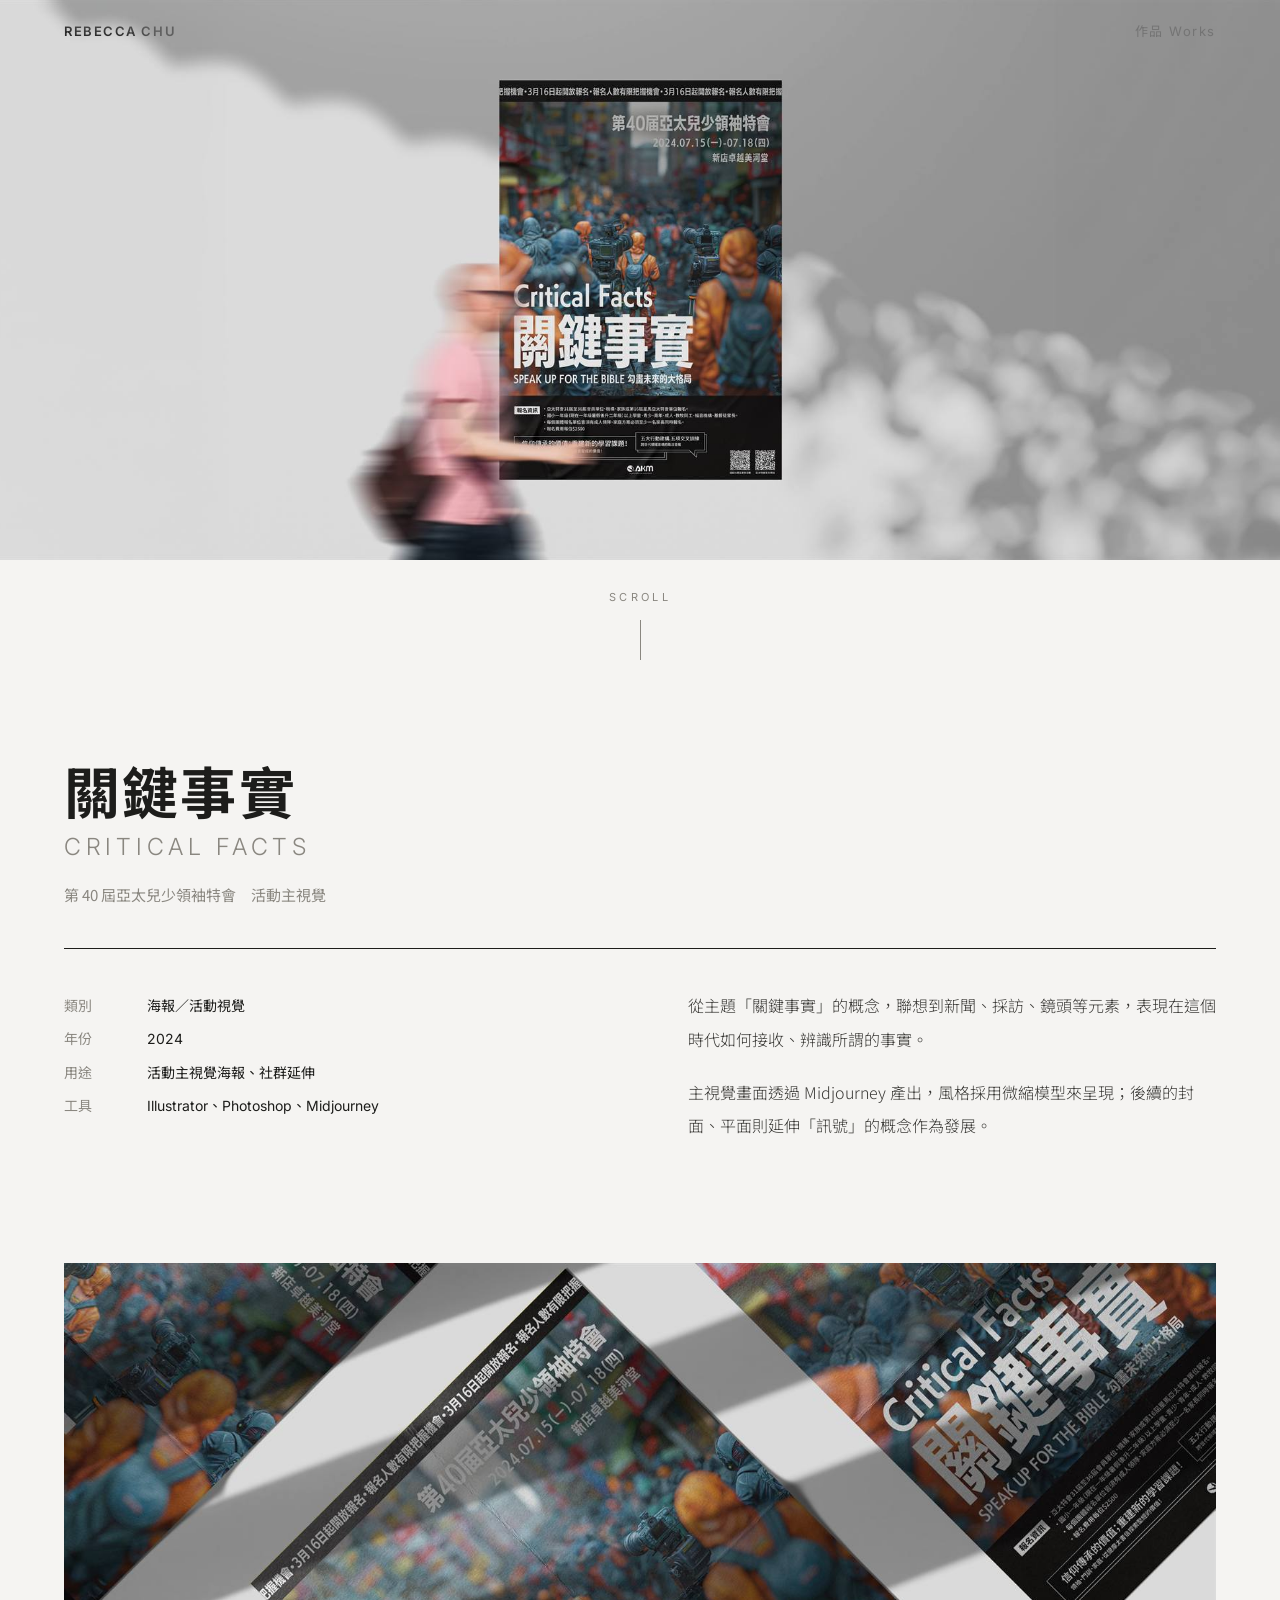
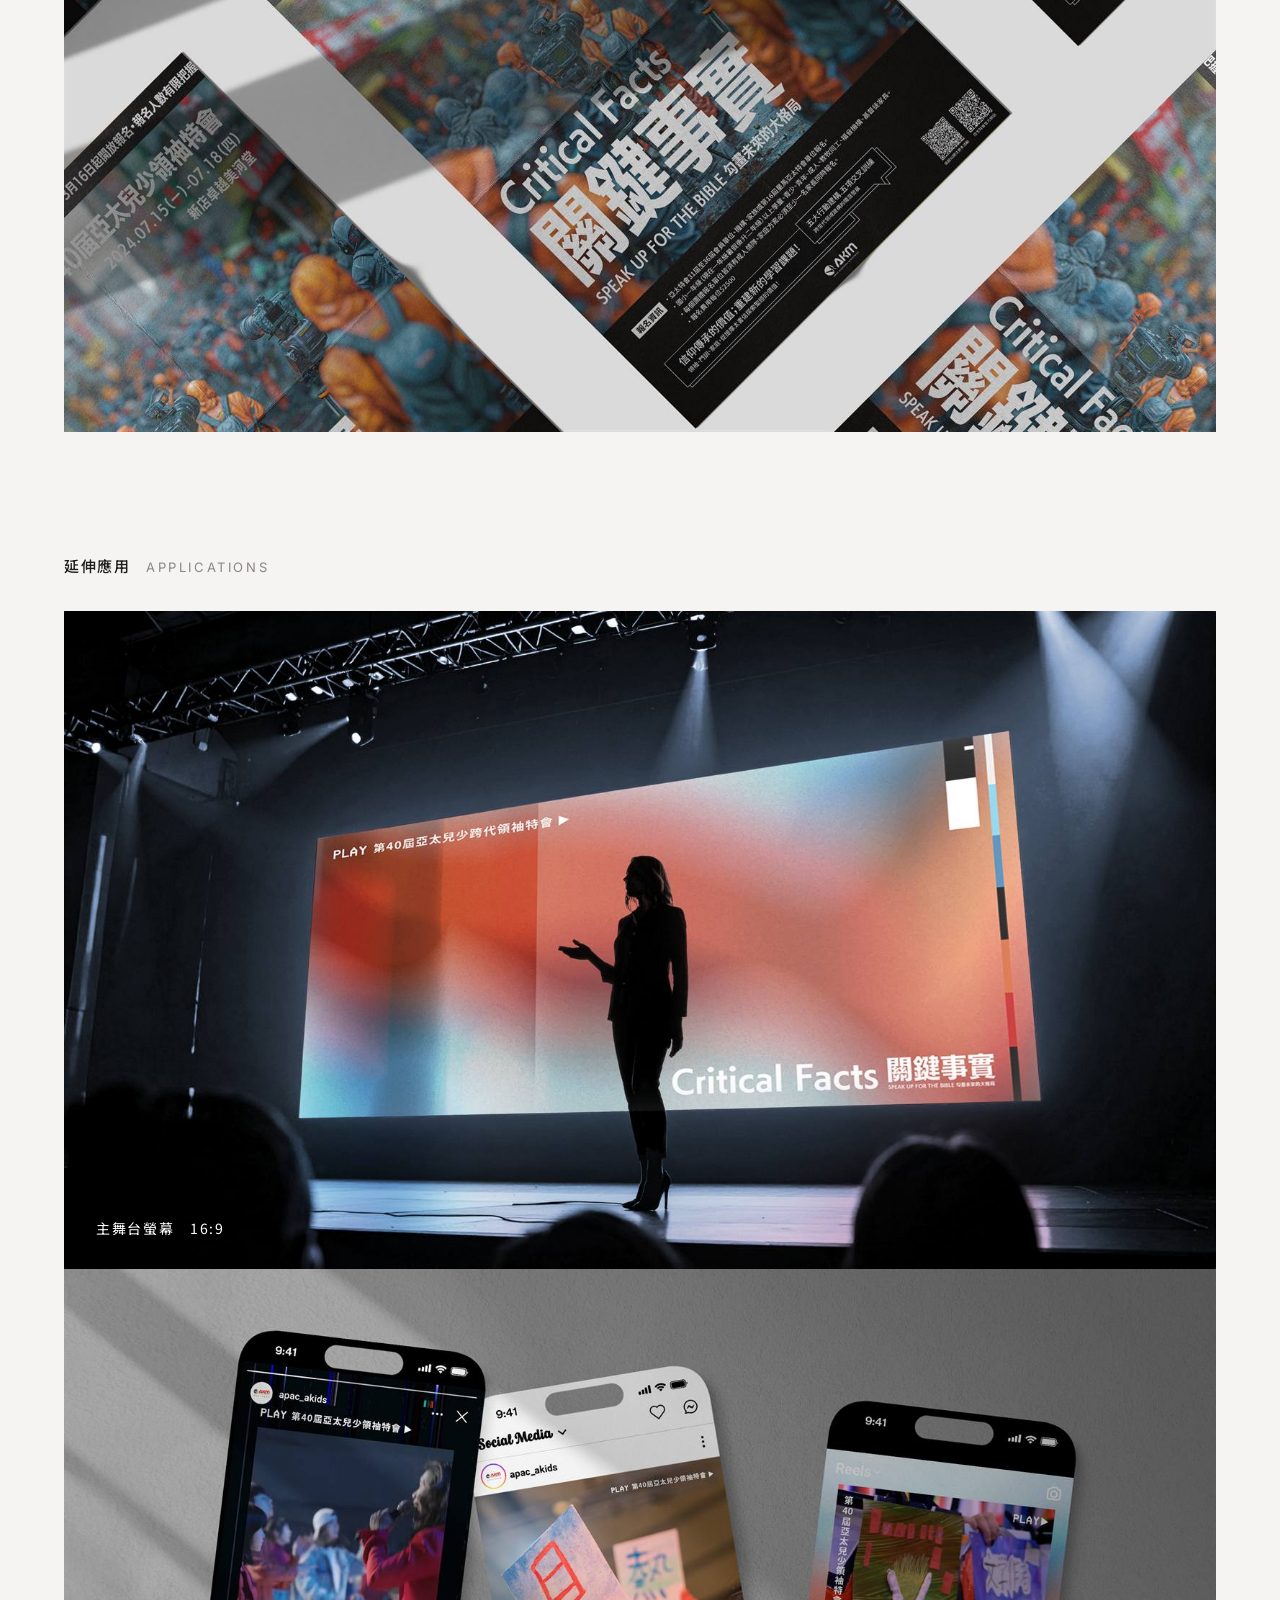
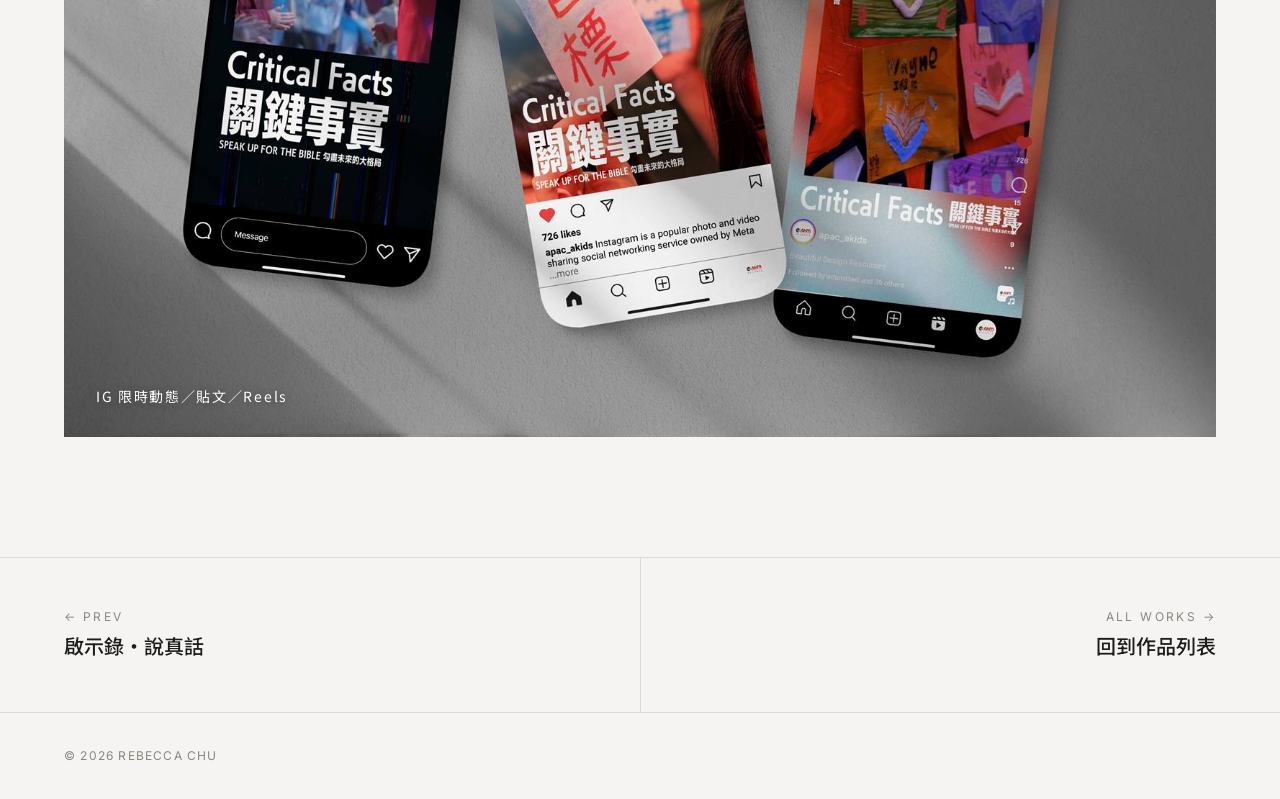
==== critical-facts.html @ 51635781 "Fade images in only after fully loaded, over the blur preview Co-Authored-By: Claude Opus 5.5 <norep" ====
<!DOCTYPE html>
<html lang="zh-Hant">
<head>
<meta charset="UTF-8">
<meta name="viewport" content="width=device-width, initial-scale=1">
<title>關鍵事實 Critical Facts｜REBECCA CHU</title>
<link rel="preconnect" href="https://fonts.googleapis.com">
<link rel="preconnect" href="https://fonts.gstatic.com" crossorigin>
<link href="https://fonts.googleapis.com/css2?family=Noto+Sans+TC:wght@300;400;500;700&family=Inter:wght@300;400;600&display=swap" rel="stylesheet">
<link rel="stylesheet" href="css/project.css">
</head>
<body style="--hero-pos: 48% center">

<header>
  <a class="logo" href="./">REBECCA CHU</a>
  <nav><a href="./#works">作品<span class="en"> Works</span></a></nav>
</header>

<!-- 刊頭：Mockup 圖 -->
<div class="hero">
  <img src="works/critical-facts/hero.jpg" srcset="works/critical-facts/hero-sm.jpg 1000w, works/critical-facts/hero.jpg 2000w" sizes="100vw" width="2000" height="848" fetchpriority="high" alt="關鍵事實海報 Mockup" style="background-image:url([data-uri])">
</div>
<div class="scroll-hint">SCROLL</div>

<!-- 文字介紹 -->
<section class="intro">
  <div class="intro-grid">
    <div class="titles reveal">
      <h1>關鍵事實<span class="en">Critical Facts</span></h1>
      <p class="subtitle">第 40 屆亞太兒少領袖特會　活動主視覺</p>
    </div>
    <div class="side reveal">
      <ul class="meta">
        <li><span>類別</span><span>海報／活動視覺</span></li>
        <li><span>年份</span><span>2024</span></li>
        <li><span>用途</span><span>活動主視覺海報、社群延伸</span></li>
        <li><span>工具</span><span>Illustrator、Photoshop、Midjourney</span></li>
      </ul>
      <div class="desc">
        <p>從主題「關鍵事實」的概念，聯想到新聞、採訪、鏡頭等元素，表現在這個時代如何接收、辨識所謂的事實。</p>
        <p>主視覺畫面透過 Midjourney 產出，風格採用微縮模型來呈現；後續的封面、平面則延伸「訊號」的概念作為發展。</p>
      </div>
    </div>
  </div>
</section>

<!-- 作品細節：不放標題與圖說，讓圖片直接接在文字介紹後面 -->
<section class="block">
  <figure>
    <img src="works/critical-facts/detail-mockup.jpg" srcset="works/critical-facts/detail-mockup-sm.jpg 900w, works/critical-facts/detail-mockup.jpg 1600w" sizes="(max-width: 1280px) 90vw, 1136px" width="1600" height="1068" decoding="async" alt="關鍵事實海報細節示意" loading="lazy" style="background-image:url([data-uri])">
  </figure>
</section>

<!-- 舊版作品細節（平面原圖＋局部裁切）：暫時隱藏，需要時刪掉這行和區塊結尾的註解符號即可
<section class="block">
  <div class="block-title reveal"><b>作品細節</b><span>DETAILS</span></div>
  <div class="details">
    <figure>
      <div class="paper"><img src="works/critical-facts/poster.jpg" alt="關鍵事實海報平面原圖" loading="lazy"></div>
      <figcaption>海報完稿</figcaption>
    </figure>
    <div class="stack">
      <figure>
        <div class="crop"><img src="works/critical-facts/detail-title.jpg" alt="標題字局部" loading="lazy"></div>
        <figcaption>標題字　中英文標題層次</figcaption>
      </figure>
      <figure>
        <div class="crop"><img src="works/critical-facts/detail-camera.jpg" alt="微縮模型風格局部" loading="lazy"></div>
        <figcaption>微縮模型風格　以 Midjourney 生成的採訪鏡頭場景</figcaption>
      </figure>
    </div>
  </div>
  <figure class="wide-crop reveal">
    <div class="crop"><img src="works/critical-facts/detail-info.jpg" alt="報名資訊區排版" loading="lazy"></div>
    <figcaption>資訊區排版　報名資訊與活動標語</figcaption>
  </figure>
</section>
作品細節區塊結尾 -->

<!-- 延伸應用 -->
<section class="block">
  <div class="block-title reveal"><b>延伸應用</b><span>APPLICATIONS</span></div>
  <figure class="overlay">
    <img src="works/critical-facts/ext-stage.jpg" srcset="works/critical-facts/ext-stage-sm.jpg 900w, works/critical-facts/ext-stage.jpg 1600w" sizes="(max-width: 1280px) 90vw, 1136px" width="1600" height="914" decoding="async" alt="活動現場主舞台螢幕示意" loading="lazy" style="background-image:url([data-uri])">
    <figcaption>主舞台螢幕　16:9</figcaption>
  </figure>
  <!-- 平面 16:9 底圖：目前改用舞台 Mockup 呈現，需要時可恢復
  <div class="screens">
    <figure><img src="works/critical-facts/ext-a-wide.jpg" alt="活動延伸底圖 A 16:9" loading="lazy"><figcaption>活動延伸底圖 A　16:9</figcaption></figure>
    <figure><img src="works/critical-facts/ext-b-wide.jpg" alt="活動延伸底圖 B 16:9" loading="lazy"><figcaption>活動延伸底圖 B　16:9</figcaption></figure>
  </div>
  -->
  <figure class="overlay">
    <img src="works/critical-facts/ext-phones.jpg" srcset="works/critical-facts/ext-phones-sm.jpg 900w, works/critical-facts/ext-phones.jpg 1600w" sizes="(max-width: 1280px) 90vw, 1136px" width="1600" height="1067" decoding="async" alt="IG 限時動態、貼文與 Reels 延伸示意" loading="lazy" style="background-image:url([data-uri])">
    <figcaption>IG 限時動態／貼文／Reels</figcaption>
  </figure>
</section>

<!-- 上一件／下一件 -->
<nav class="pager">
  <a href="speak-truth.html"><small>← PREV</small><strong>啟示錄・說真話</strong></a>
  <a href="./#works"><small>ALL WORKS →</small><strong>回到作品列表</strong></a>
</nav>
<footer>© 2026 REBECCA CHU</footer>

<script src="js/blur-up.js"></script>
<script src="js/project.js"></script>
</body>
</html>
---- css/project.css ----
/* 作品內頁共用樣式：所有作品頁都連結這個檔案 */
:root {
  --bg: #f5f4f2;
  --ink: #1d1d1b;
  --muted: #8a8780;
  --line: #dcdad5;
  --gutter: clamp(16px, 5vw, 72px);
}
* { box-sizing: border-box; margin: 0; padding: 0; }
body {
  background: var(--bg);
  color: var(--ink);
  font-family: "Inter", "Noto Sans TC", sans-serif;
  font-weight: 400;
  line-height: 1.8;
  -webkit-font-smoothing: antialiased;
}
a { color: inherit; text-decoration: none; }
img { display: block; width: 100%; height: auto; }
/* 模糊預覽：圖片下載完成前，先顯示內嵌的小圖（放大後自然模糊） */
img[style*="background-image"] { background-size: cover; background-position: center; background-repeat: no-repeat; }

/* ---------- 頂部導覽列：在刊頭上是反白，捲過刊頭後變實心 ---------- */
header {
  position: fixed; inset: 0 0 auto 0; z-index: 10;
  display: flex; justify-content: space-between; align-items: center;
  padding: 20px var(--gutter);
  font-size: 13px; letter-spacing: .12em;
  mix-blend-mode: difference; color: #fff;
  transition: background .3s, color .3s;
}
header.solid {
  mix-blend-mode: normal; color: var(--ink);
  background: rgba(245,244,242,.88); backdrop-filter: blur(10px);
  border-bottom: 1px solid var(--line);
}
header .logo { font-weight: 600; }
header nav { display: flex; gap: 32px; }
header nav a { opacity: .85; transition: opacity .2s; }
header nav a:hover { opacity: 1; }

/* ---------- 刊頭 Mockup：統一 1600×700 的比例，各頁可用 --hero-pos 微調裁切位置 ---------- */
.hero { width: 100%; overflow: hidden; background: #cfcfcf; }
.hero img {
  aspect-ratio: 1600 / 700; max-height: 88vh; object-fit: cover; object-position: var(--hero-pos, center);
}
.hero img[style*="background-image"] { background-position: var(--hero-pos, center); }
.scroll-hint {
  text-align: center; font-size: 11px; letter-spacing: .3em; color: var(--muted);
  padding-top: 28px;
}
.scroll-hint::after {
  content: ""; display: block; width: 1px; height: 40px; margin: 12px auto 0;
  background: var(--muted); animation: drip 2s ease-in-out infinite;
  transform-origin: top;
}
@keyframes drip { 0%{transform:scaleY(0)} 50%{transform:scaleY(1)} 100%{transform:scaleY(0);transform-origin:bottom} }

/* ---------- 文字介紹（表格樣式）：標題 → 長線 → 左資訊、右說明 ---------- */
.intro { padding: 96px var(--gutter) 120px; max-width: 1280px; margin: 0 auto; }
.intro-grid { display: grid; grid-template-columns: 1fr 1fr; gap: 0 96px; }
.titles { grid-column: 1 / -1; padding-bottom: 40px; margin-bottom: 40px; border-bottom: 1px solid var(--ink); }
.side { display: contents; }
.intro h1 { font-family: "Noto Sans TC", sans-serif; font-weight: 700; font-size: clamp(32px, 4.5vw, 56px); line-height: 1.2; letter-spacing: .04em; }
.intro .en { display: block; font-family: "Inter", sans-serif; font-weight: 300; font-size: .42em; letter-spacing: .2em; color: var(--muted); margin-top: 10px; text-transform: uppercase; }
.intro .subtitle { font-family: "Noto Sans TC"; font-size: 15px; color: var(--muted); margin-top: 20px; }
.meta { list-style: none; font-size: 14px; }
.meta li { display: flex; gap: 20px; padding: 4px 0; }
.meta span:first-child { color: var(--muted); min-width: 4.5em; font-family: "Noto Sans TC"; }
.desc { font-family: "Noto Sans TC", sans-serif; font-weight: 300; font-size: 16px; line-height: 2.1; color: #3b3a37; }
.desc p + p { margin-top: 1.2em; }

/* ---------- 圖片區塊：同一區塊內的圖片連續相接，區塊之間才留空白 ---------- */
section.block { padding: 0 var(--gutter) 120px; max-width: 1280px; margin: 0 auto; }
.block-title { display: flex; align-items: baseline; gap: 16px; font-size: 13px; letter-spacing: .2em; margin-bottom: 32px; }
.block-title b { font-family: "Noto Sans TC"; font-weight: 500; letter-spacing: .1em; font-size: 15px; }
.block-title span { color: var(--muted); }
figcaption { font-size: 13px; color: var(--muted); margin-top: 12px; font-family: "Noto Sans TC"; letter-spacing: .04em; }

/* 圖說壓在圖片左下角：深色圖用白字，淺色圖加 on-light 用深色字 */
.overlay { position: relative; }
.overlay figcaption {
  position: absolute; left: clamp(16px, 2.5vw, 32px); bottom: clamp(14px, 2.2vw, 28px); margin: 0;
  color: #fff; font-size: clamp(12px, 1.1vw, 14px); letter-spacing: .12em;
  text-shadow: 0 1px 8px rgba(0,0,0,.35);
}
.overlay.on-light figcaption { color: var(--ink); text-shadow: none; }

/* 舊版細節排法（平面原圖＋局部裁切），目前隱藏但保留備用 */
.details { display: grid; grid-template-columns: 2fr 3fr; gap: 32px; align-items: start; }
.paper { padding: 32px; background: #e9e7e3; }
.paper img { box-shadow: 0 1px 2px rgba(0,0,0,.18), 0 12px 28px -8px rgba(0,0,0,.35), 0 32px 60px -20px rgba(0,0,0,.25); }
.details .stack { display: grid; gap: 32px; }
.crop { overflow: hidden; }
.crop img { transition: transform 1.2s cubic-bezier(.2,.7,.2,1); }
.crop:hover img { transform: scale(1.06); }
.wide-crop { margin-top: 32px; }
.screens { display: grid; grid-template-columns: 1fr 1fr; gap: 32px; }

/* 滑入時淡入 */
.reveal { opacity: 0; transform: translateY(24px); transition: opacity .9s ease, transform .9s ease; }
.reveal.in { opacity: 1; transform: none; }

/* ---------- 上一件／下一件 ---------- */
.pager { display: grid; grid-template-columns: 1fr 1fr; border-top: 1px solid var(--line); }
.pager a { padding: 48px var(--gutter); transition: background .3s; }
.pager a:hover { background: #ecebe8; }
.pager a + a { text-align: right; border-left: 1px solid var(--line); }
.pager small { display: block; font-size: 12px; letter-spacing: .2em; color: var(--muted); }
.pager strong { font-family: "Noto Sans TC"; font-weight: 500; font-size: 20px; }
footer { padding: 32px var(--gutter); font-size: 12px; color: var(--muted); letter-spacing: .1em; border-top: 1px solid var(--line); }

/* 模糊預覽淡入（搭配 js/blur-up.js）：外框先顯示模糊小圖，圖片載完再淡入 */
.blur-up { background-size: cover; background-position: center; background-repeat: no-repeat; }
.hero.blur-up { background-position: var(--hero-pos, center); }
.blur-up > img { opacity: 0; transition: opacity .6s ease; }
.blur-up > img.loaded { opacity: 1; }
/* ---------- 手機版 ---------- */
@media (max-width: 760px) {
  header { padding: 16px var(--gutter); font-size: 12px; }
  header .logo { white-space: nowrap; }
  header nav { gap: 16px; }
  header nav .en { display: none; }
  .hero img { aspect-ratio: 4 / 3; }
  .intro { padding: 64px var(--gutter) 80px; }
  .intro-grid { grid-template-columns: 1fr; }
  .titles { padding-bottom: 28px; margin-bottom: 28px; }
  .meta { margin-bottom: 28px; }
  .details, .screens { grid-template-columns: 1fr; gap: 24px; }
  .paper { padding: 20px; }
  .wide-crop { margin-top: 24px; }
  section.block { padding-bottom: 80px; }
  .pager a { padding: 32px var(--gutter); }
  .pager strong { font-size: 16px; }
}
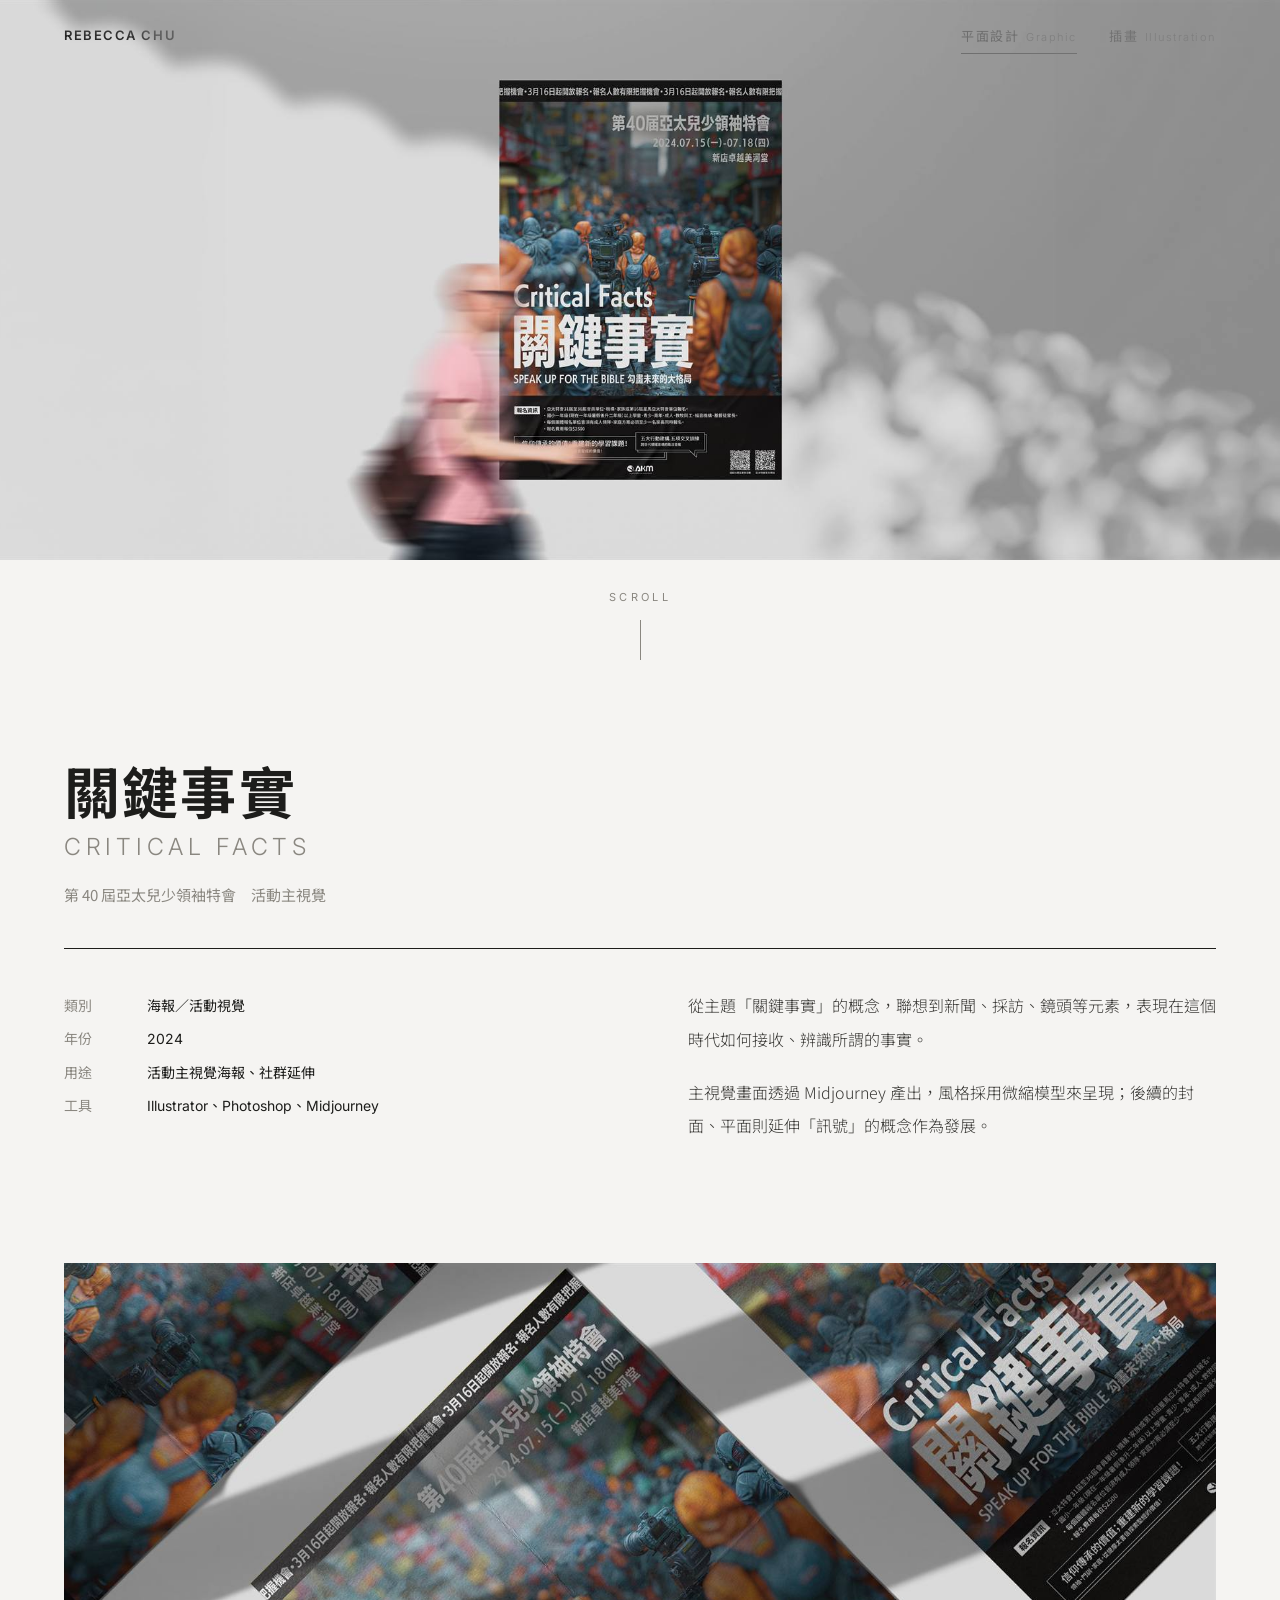
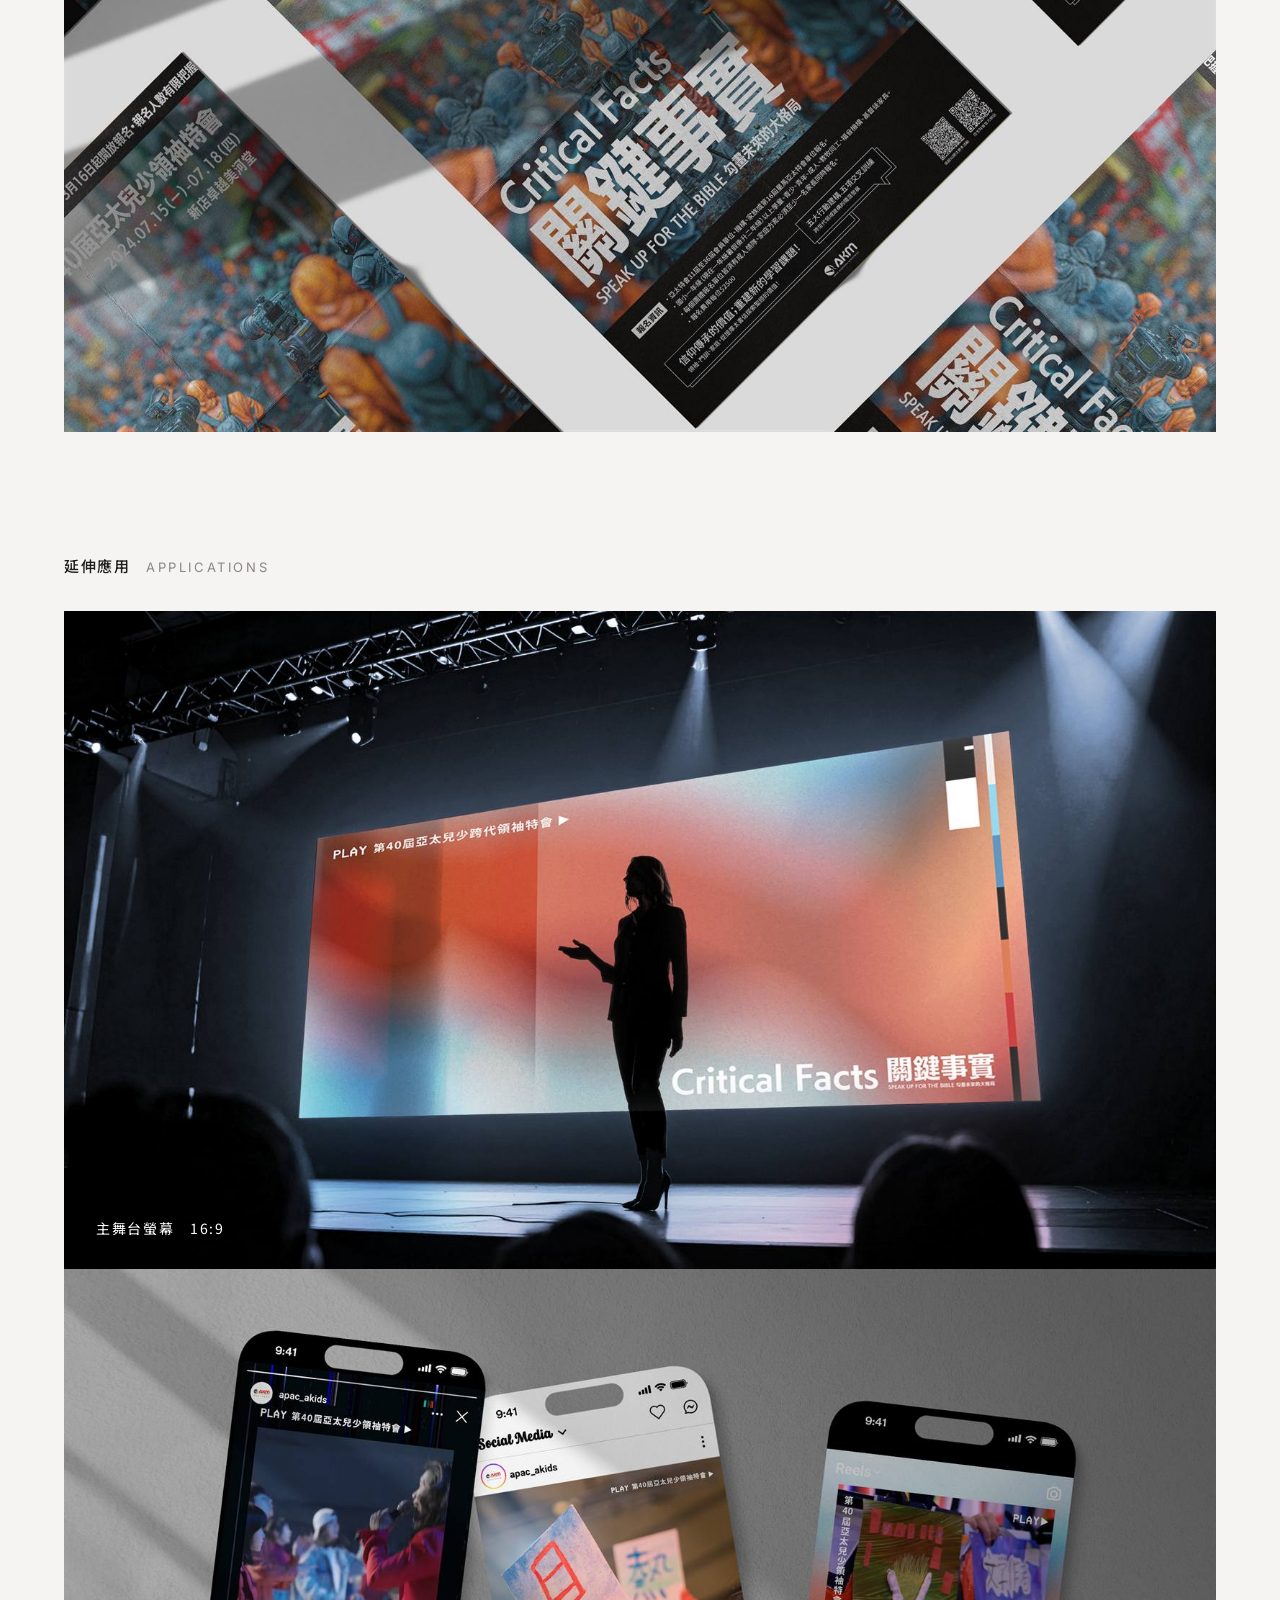
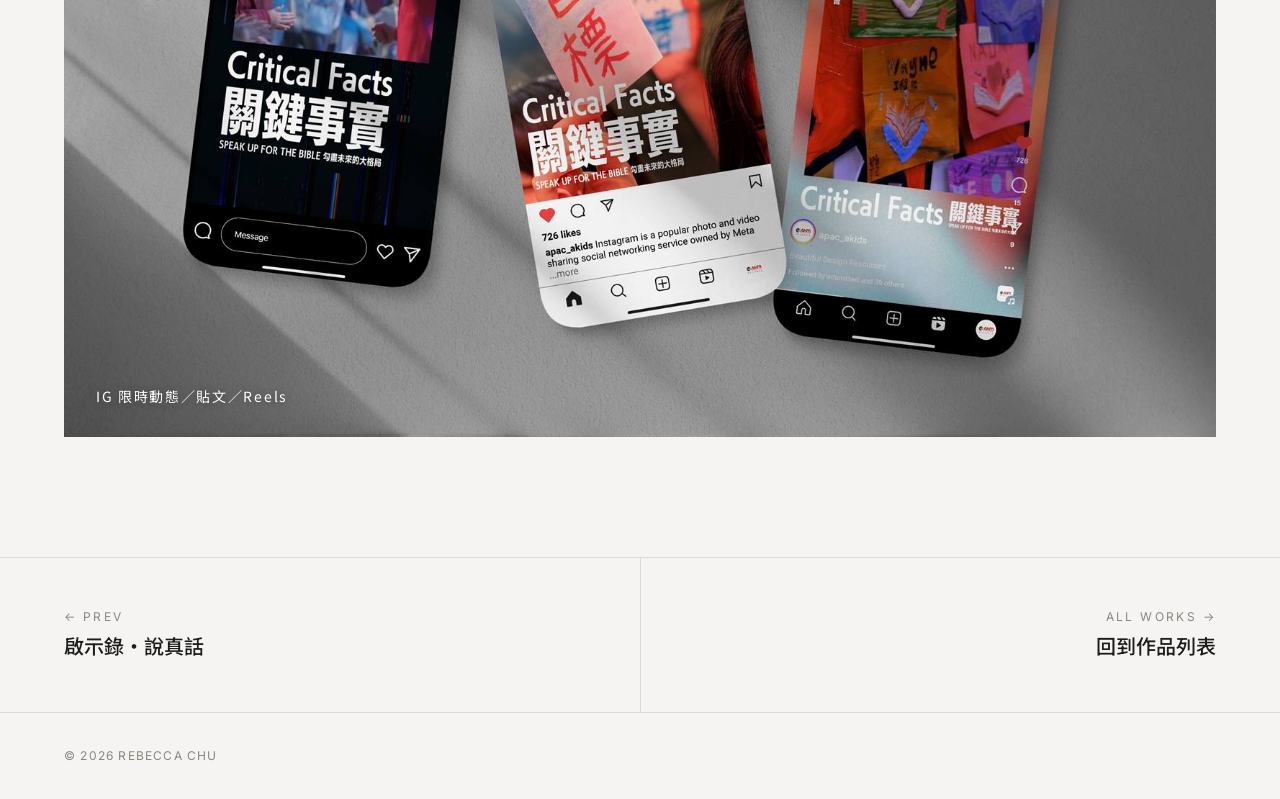
==== commit 9d05bd52: "Add illustration gallery page and Graphic / Illustration navigation - illustration.html: masonry wal" ====
--- a/critical-facts.html
+++ b/critical-facts.html
@@ -13,12 +13,12 @@
 
 <header>
   <a class="logo" href="./">REBECCA CHU</a>
-  <nav><a href="./#works">作品<span class="en"> Works</span></a></nav>
+  <nav><a href="./" class="active">平面設計<span class="en">Graphic</span></a><a href="illustration.html">插畫<span class="en">Illustration</span></a></nav>
 </header>
 
 <!-- 刊頭：Mockup 圖 -->
 <div class="hero">
-  <img src="works/critical-facts/hero.jpg" srcset="works/critical-facts/hero-sm.jpg 1000w, works/critical-facts/hero.jpg 2000w" sizes="100vw" width="2000" height="848" fetchpriority="high" alt="關鍵事實海報 Mockup" style="background-image:url([data-uri])">
+  <img src="works/critical-facts/hero.jpg" srcset="works/critical-facts/hero-sm.jpg 1000w, works/critical-facts/hero.jpg 2000w" sizes="100vw" width="2000" height="848" fetchpriority="high" alt="關鍵事實海報 Mockup">
 </div>
 <div class="scroll-hint">SCROLL</div>
 
@@ -47,7 +47,7 @@
 <!-- 作品細節：不放標題與圖說，讓圖片直接接在文字介紹後面 -->
 <section class="block">
   <figure>
-    <img src="works/critical-facts/detail-mockup.jpg" srcset="works/critical-facts/detail-mockup-sm.jpg 900w, works/critical-facts/detail-mockup.jpg 1600w" sizes="(max-width: 1280px) 90vw, 1136px" width="1600" height="1068" decoding="async" alt="關鍵事實海報細節示意" loading="lazy" style="background-image:url([data-uri])">
+    <img src="works/critical-facts/detail-mockup.jpg" srcset="works/critical-facts/detail-mockup-sm.jpg 900w, works/critical-facts/detail-mockup.jpg 1600w" sizes="(max-width: 1280px) 90vw, 1136px" width="1600" height="1068" decoding="async" alt="關鍵事實海報細節示意" loading="lazy">
   </figure>
 </section>
 
@@ -81,7 +81,7 @@
 <section class="block">
   <div class="block-title reveal"><b>延伸應用</b><span>APPLICATIONS</span></div>
   <figure class="overlay">
-    <img src="works/critical-facts/ext-stage.jpg" srcset="works/critical-facts/ext-stage-sm.jpg 900w, works/critical-facts/ext-stage.jpg 1600w" sizes="(max-width: 1280px) 90vw, 1136px" width="1600" height="914" decoding="async" alt="活動現場主舞台螢幕示意" loading="lazy" style="background-image:url([data-uri])">
+    <img src="works/critical-facts/ext-stage.jpg" srcset="works/critical-facts/ext-stage-sm.jpg 900w, works/critical-facts/ext-stage.jpg 1600w" sizes="(max-width: 1280px) 90vw, 1136px" width="1600" height="914" decoding="async" alt="活動現場主舞台螢幕示意" loading="lazy">
     <figcaption>主舞台螢幕　16:9</figcaption>
   </figure>
   <!-- 平面 16:9 底圖：目前改用舞台 Mockup 呈現，需要時可恢復
@@ -91,7 +91,7 @@
   </div>
   -->
   <figure class="overlay">
-    <img src="works/critical-facts/ext-phones.jpg" srcset="works/critical-facts/ext-phones-sm.jpg 900w, works/critical-facts/ext-phones.jpg 1600w" sizes="(max-width: 1280px) 90vw, 1136px" width="1600" height="1067" decoding="async" alt="IG 限時動態、貼文與 Reels 延伸示意" loading="lazy" style="background-image:url([data-uri])">
+    <img src="works/critical-facts/ext-phones.jpg" srcset="works/critical-facts/ext-phones-sm.jpg 900w, works/critical-facts/ext-phones.jpg 1600w" sizes="(max-width: 1280px) 90vw, 1136px" width="1600" height="1067" decoding="async" alt="IG 限時動態、貼文與 Reels 延伸示意" loading="lazy">
     <figcaption>IG 限時動態／貼文／Reels</figcaption>
   </figure>
 </section>
@@ -105,5 +105,6 @@
 
 <script src="js/blur-up.js"></script>
 <script src="js/project.js"></script>
+<script src="js/nav.js"></script>
 </body>
 </html>
--- a/css/project.css
+++ b/css/project.css
@@ -17,8 +17,6 @@
 }
 a { color: inherit; text-decoration: none; }
 img { display: block; width: 100%; height: auto; }
-/* 模糊預覽：圖片下載完成前，先顯示內嵌的小圖（放大後自然模糊） */
-img[style*="background-image"] { background-size: cover; background-position: center; background-repeat: no-repeat; }
 
 /* ---------- 頂部導覽列：在刊頭上是反白，捲過刊頭後變實心 ---------- */
 header {
@@ -27,7 +25,7 @@
   padding: 20px var(--gutter);
   font-size: 13px; letter-spacing: .12em;
   mix-blend-mode: difference; color: #fff;
-  transition: background .3s, color .3s;
+  transition: transform .4s cubic-bezier(.2,.7,.2,1), background .3s, color .3s;
 }
 header.solid {
   mix-blend-mode: normal; color: var(--ink);
@@ -38,13 +36,22 @@
 header nav { display: flex; gap: 32px; }
 header nav a { opacity: .85; transition: opacity .2s; }
 header nav a:hover { opacity: 1; }
+header nav a .en { font-family: "Inter"; font-weight: 300; font-size: 11px; letter-spacing: .14em; margin-left: 6px; opacity: .6; }
+/* 目前所在分類下方的細線；滑過其他分類時細線從左畫出 */
+header nav a { position: relative; padding: 4px 0; font-family: "Noto Sans TC"; letter-spacing: .14em; }
+header nav a::after {
+  content: ""; position: absolute; left: 0; right: 0; bottom: -2px; height: 1px; background: currentColor;
+  transform: scaleX(0); transform-origin: left; transition: transform .35s ease;
+}
+header nav a:hover::after, header nav a.active::after { transform: scaleX(1); }
+/* 往下滑時收起導覽列（搭配 js/nav.js） */
+header.nav-hidden { transform: translateY(-100%); }
 
 /* ---------- 刊頭 Mockup：統一 1600×700 的比例，各頁可用 --hero-pos 微調裁切位置 ---------- */
 .hero { width: 100%; overflow: hidden; background: #cfcfcf; }
 .hero img {
   aspect-ratio: 1600 / 700; max-height: 88vh; object-fit: cover; object-position: var(--hero-pos, center);
 }
-.hero img[style*="background-image"] { background-position: var(--hero-pos, center); }
 .scroll-hint {
   text-align: center; font-size: 11px; letter-spacing: .3em; color: var(--muted);
   padding-top: 28px;
@@ -110,17 +117,29 @@
 .pager strong { font-family: "Noto Sans TC"; font-weight: 500; font-size: 20px; }
 footer { padding: 32px var(--gutter); font-size: 12px; color: var(--muted); letter-spacing: .1em; border-top: 1px solid var(--line); }
 
-/* 模糊預覽淡入（搭配 js/blur-up.js）：外框先顯示模糊小圖，圖片載完再淡入 */
-.blur-up { background-size: cover; background-position: center; background-repeat: no-repeat; }
-.hero.blur-up { background-position: var(--hero-pos, center); }
-.blur-up > img { opacity: 0; transition: opacity .6s ease; }
-.blur-up > img.loaded { opacity: 1; }
+/* 圖片載入（搭配 js/blur-up.js）：外框先顯示素色底＋中間一條細線的載入動態，圖片完整載入後再淡入 */
+.img-wait { position: relative; background-color: #e9e7e3; }
+.img-wait > img { opacity: 0; transition: opacity .6s ease; }
+.img-wait > img.loaded { opacity: 1; }
+.img-wait::after {
+  content: ""; position: absolute; left: 50%; top: 50%; width: 56px; height: 1px; margin-left: -28px;
+  background: #8a8780; transform-origin: left; animation: imgLoading 1.4s ease-in-out infinite;
+  transition: opacity .3s;
+}
+.img-wait.done::after { opacity: 0; animation: none; }
+@keyframes imgLoading {
+  0%   { transform: scaleX(0); transform-origin: left; }
+  50%  { transform: scaleX(1); transform-origin: left; }
+  50.1%{ transform: scaleX(1); transform-origin: right; }
+  100% { transform: scaleX(0); transform-origin: right; }
+}
 /* ---------- 手機版 ---------- */
 @media (max-width: 760px) {
   header { padding: 16px var(--gutter); font-size: 12px; }
   header .logo { white-space: nowrap; }
   header nav { gap: 16px; }
   header nav .en { display: none; }
+  header nav { gap: 24px; }
   .hero img { aspect-ratio: 4 / 3; }
   .intro { padding: 64px var(--gutter) 80px; }
   .intro-grid { grid-template-columns: 1fr; }
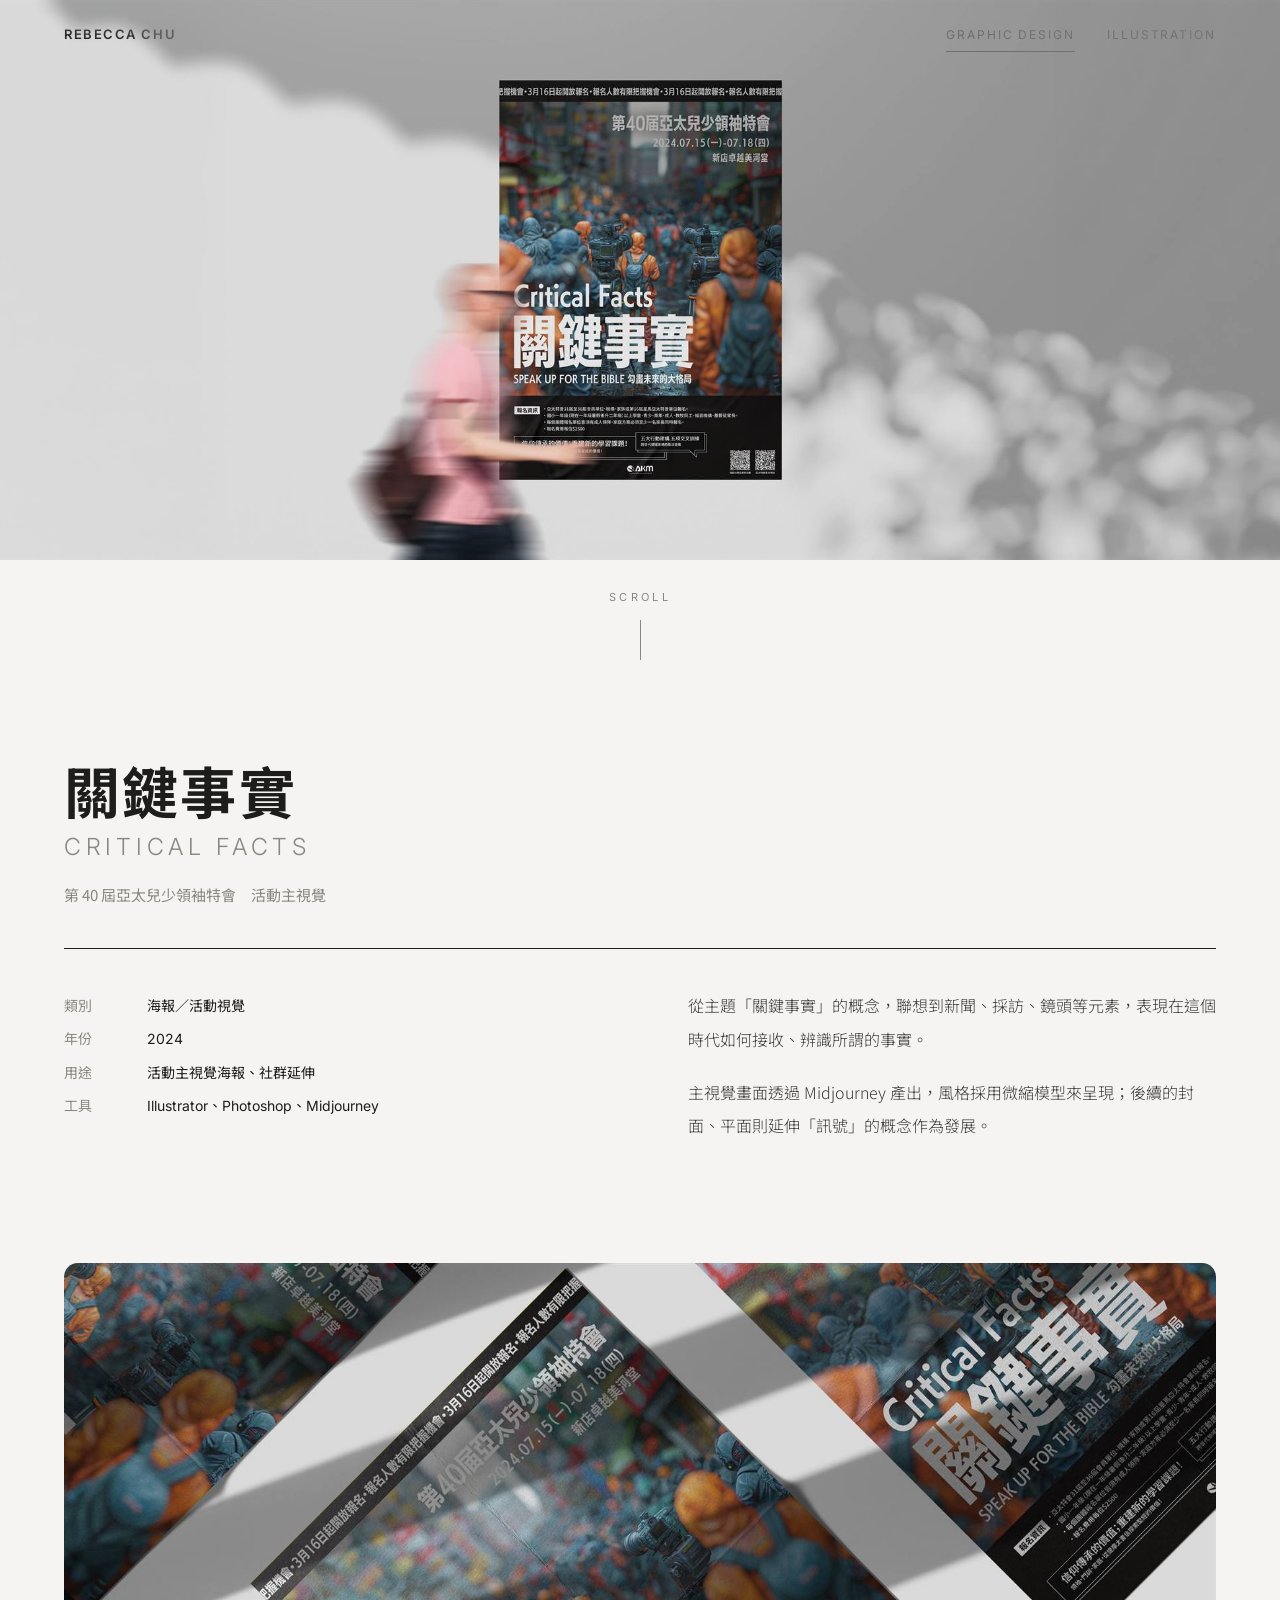
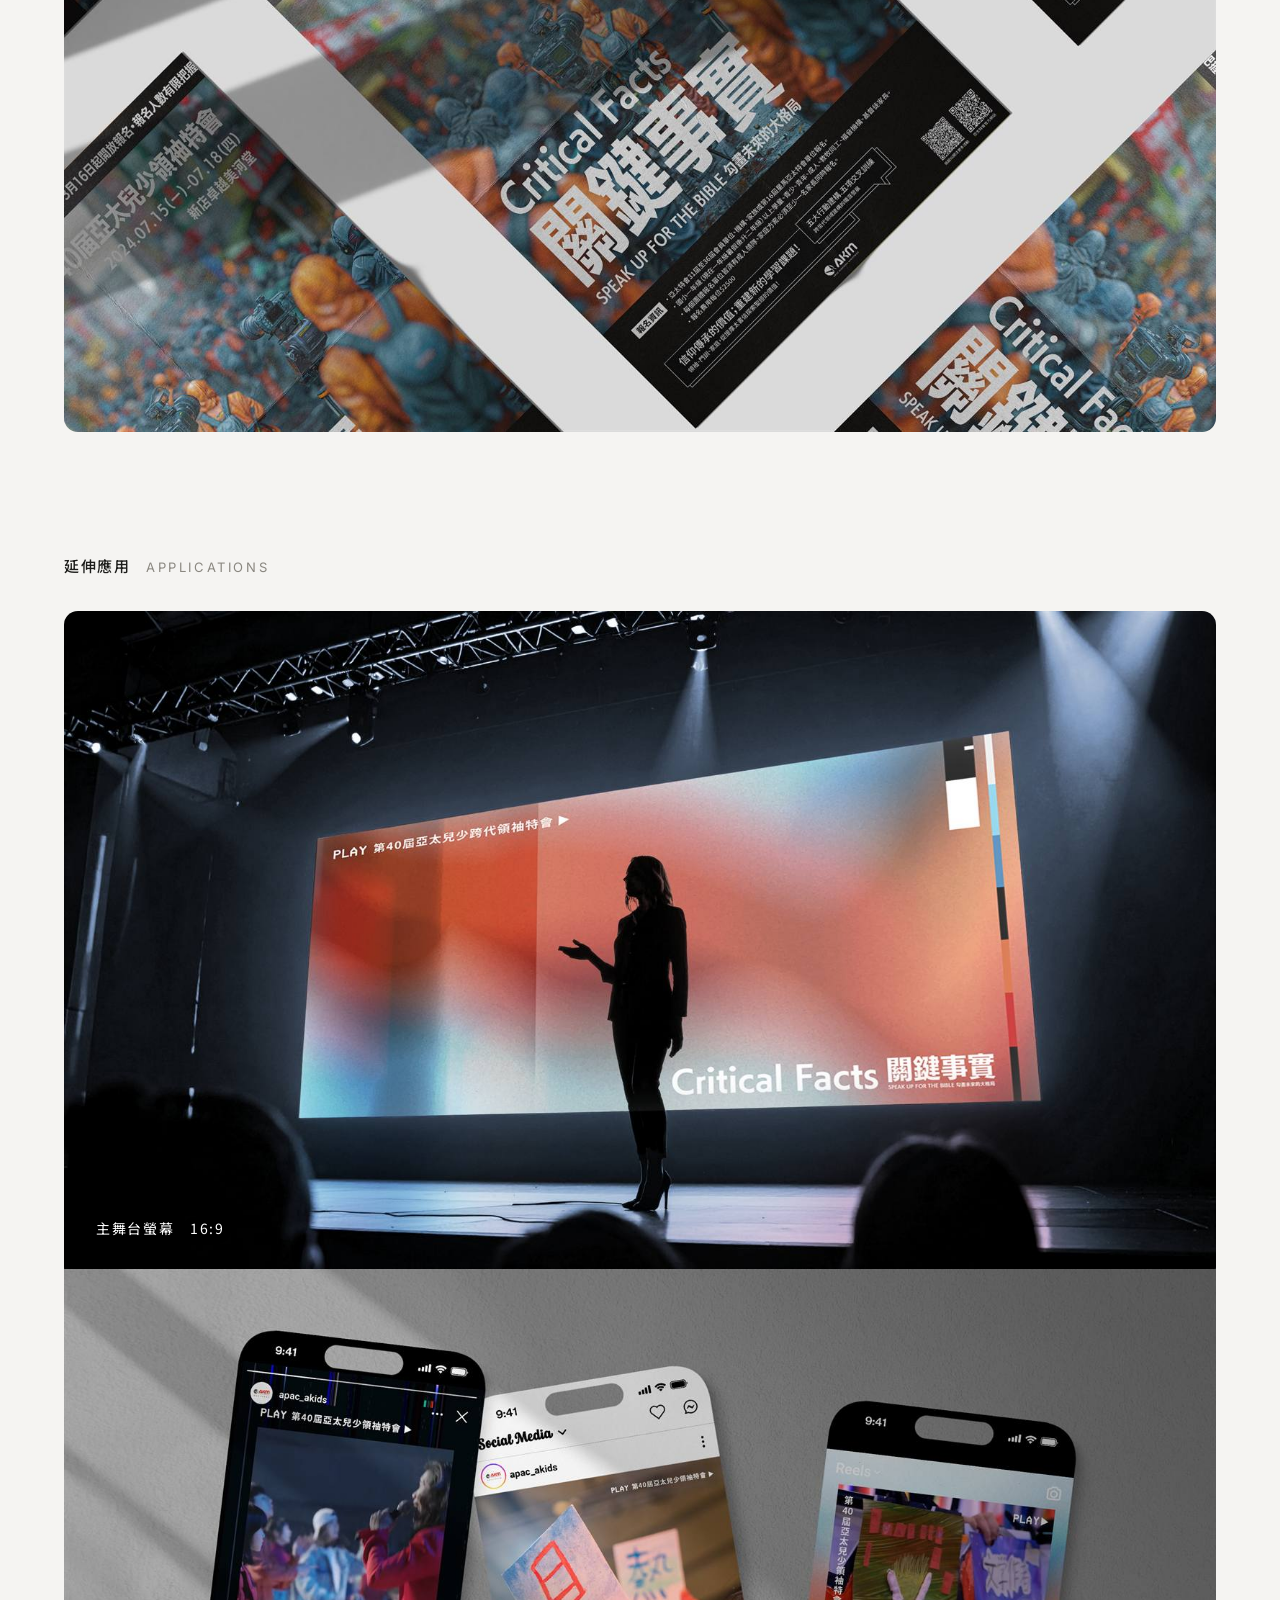
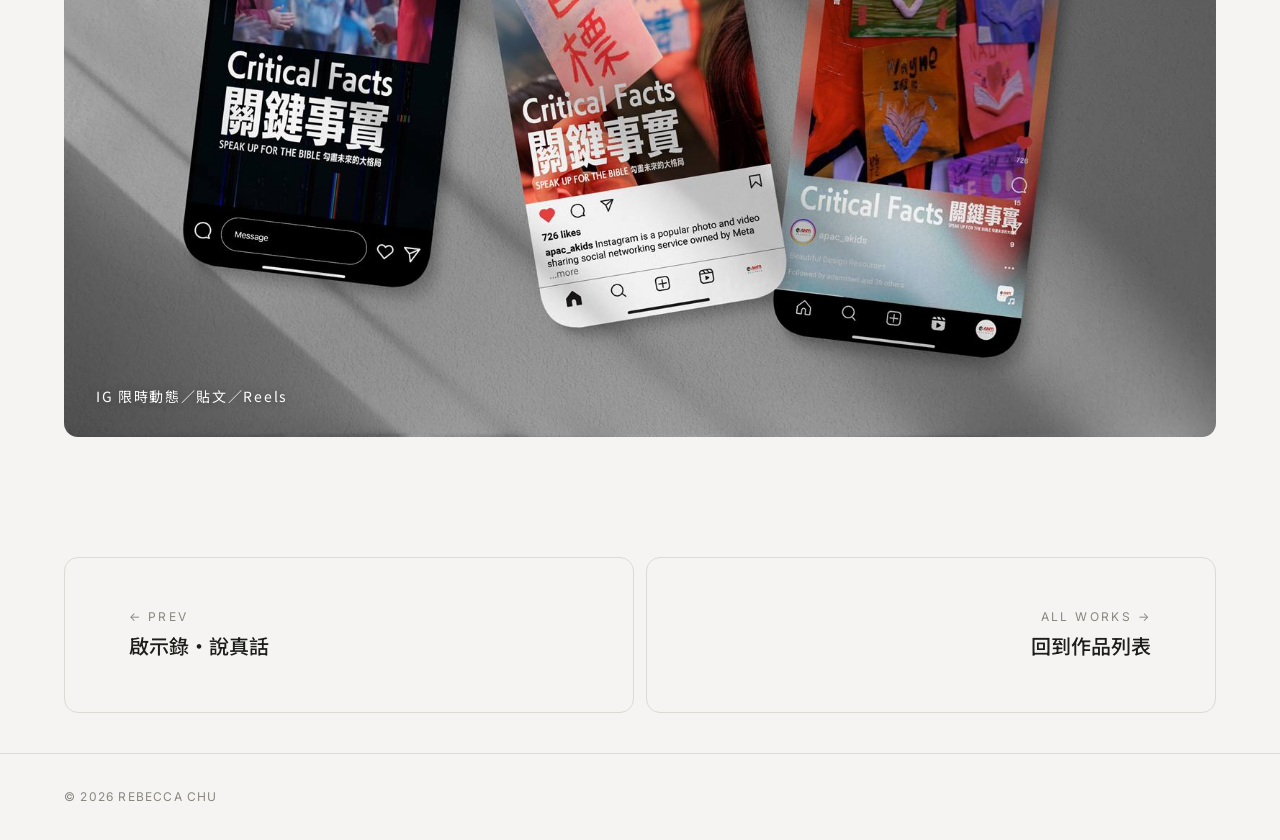
==== commit 12124bc4: "English-only uppercase navigation (GRAPHIC DESIGN / ILLUSTRATION) Co-Authored-By: Claude Opus 5.5 <n" ====
--- a/critical-facts.html
+++ b/critical-facts.html
@@ -13,7 +13,7 @@
 
 <header>
   <a class="logo" href="./">REBECCA CHU</a>
-  <nav><a href="./" class="active">平面設計<span class="en">Graphic</span></a><a href="illustration.html">插畫<span class="en">Illustration</span></a></nav>
+  <nav><a href="./" class="active">Graphic<span class="long"> Design</span></a><a href="illustration.html">Illustration</a></nav>
 </header>
 
 <!-- 刊頭：Mockup 圖 -->
--- a/css/project.css
+++ b/css/project.css
@@ -38,7 +38,7 @@
 header nav a:hover { opacity: 1; }
 header nav a .en { font-family: "Inter"; font-weight: 300; font-size: 11px; letter-spacing: .14em; margin-left: 6px; opacity: .6; }
 /* 目前所在分類下方的細線；滑過其他分類時細線從左畫出 */
-header nav a { position: relative; padding: 4px 0; font-family: "Noto Sans TC"; letter-spacing: .14em; }
+header nav a { position: relative; padding: 4px 0; font-family: "Inter", sans-serif; font-size: 12px; letter-spacing: .16em; text-transform: uppercase; }
 header nav a::after {
   content: ""; position: absolute; left: 0; right: 0; bottom: -2px; height: 1px; background: currentColor;
   transform: scaleX(0); transform-origin: left; transition: transform .35s ease;
@@ -140,6 +140,9 @@
   header nav { gap: 16px; }
   header nav .en { display: none; }
   header nav { gap: 24px; }
+  header nav a { white-space: nowrap; letter-spacing: .12em; }
+  header nav .long { display: none; }
+  header .logo { white-space: nowrap; }
   .hero img { aspect-ratio: 4 / 3; }
   .intro { padding: 64px var(--gutter) 80px; }
   .intro-grid { grid-template-columns: 1fr; }
@@ -152,3 +155,14 @@
   .pager a { padding: 32px var(--gutter); }
   .pager strong { font-size: 16px; }
 }
+
+/* ---------- 圓角：作品圖片與卡片用圓角，滿版刊頭維持直角 ---------- */
+:root { --r: 14px; }
+/* 同一區塊的圖片上下相接，整組視為一張圓角卡片（只圓最外側的四個角） */
+section.block > figure { overflow: hidden; }
+section.block > figure:first-of-type { border-top-left-radius: var(--r); border-top-right-radius: var(--r); }
+section.block > figure:last-of-type { border-bottom-left-radius: var(--r); border-bottom-right-radius: var(--r); }
+/* 上一件／下一件：兩張圓角卡片 */
+.pager { gap: 12px; padding: 0 var(--gutter) 40px; border-top: 0; }
+.pager a, .pager a + a { border: 1px solid var(--line); border-radius: var(--r); }
+@media (max-width: 760px) { :root { --r: 10px; } }
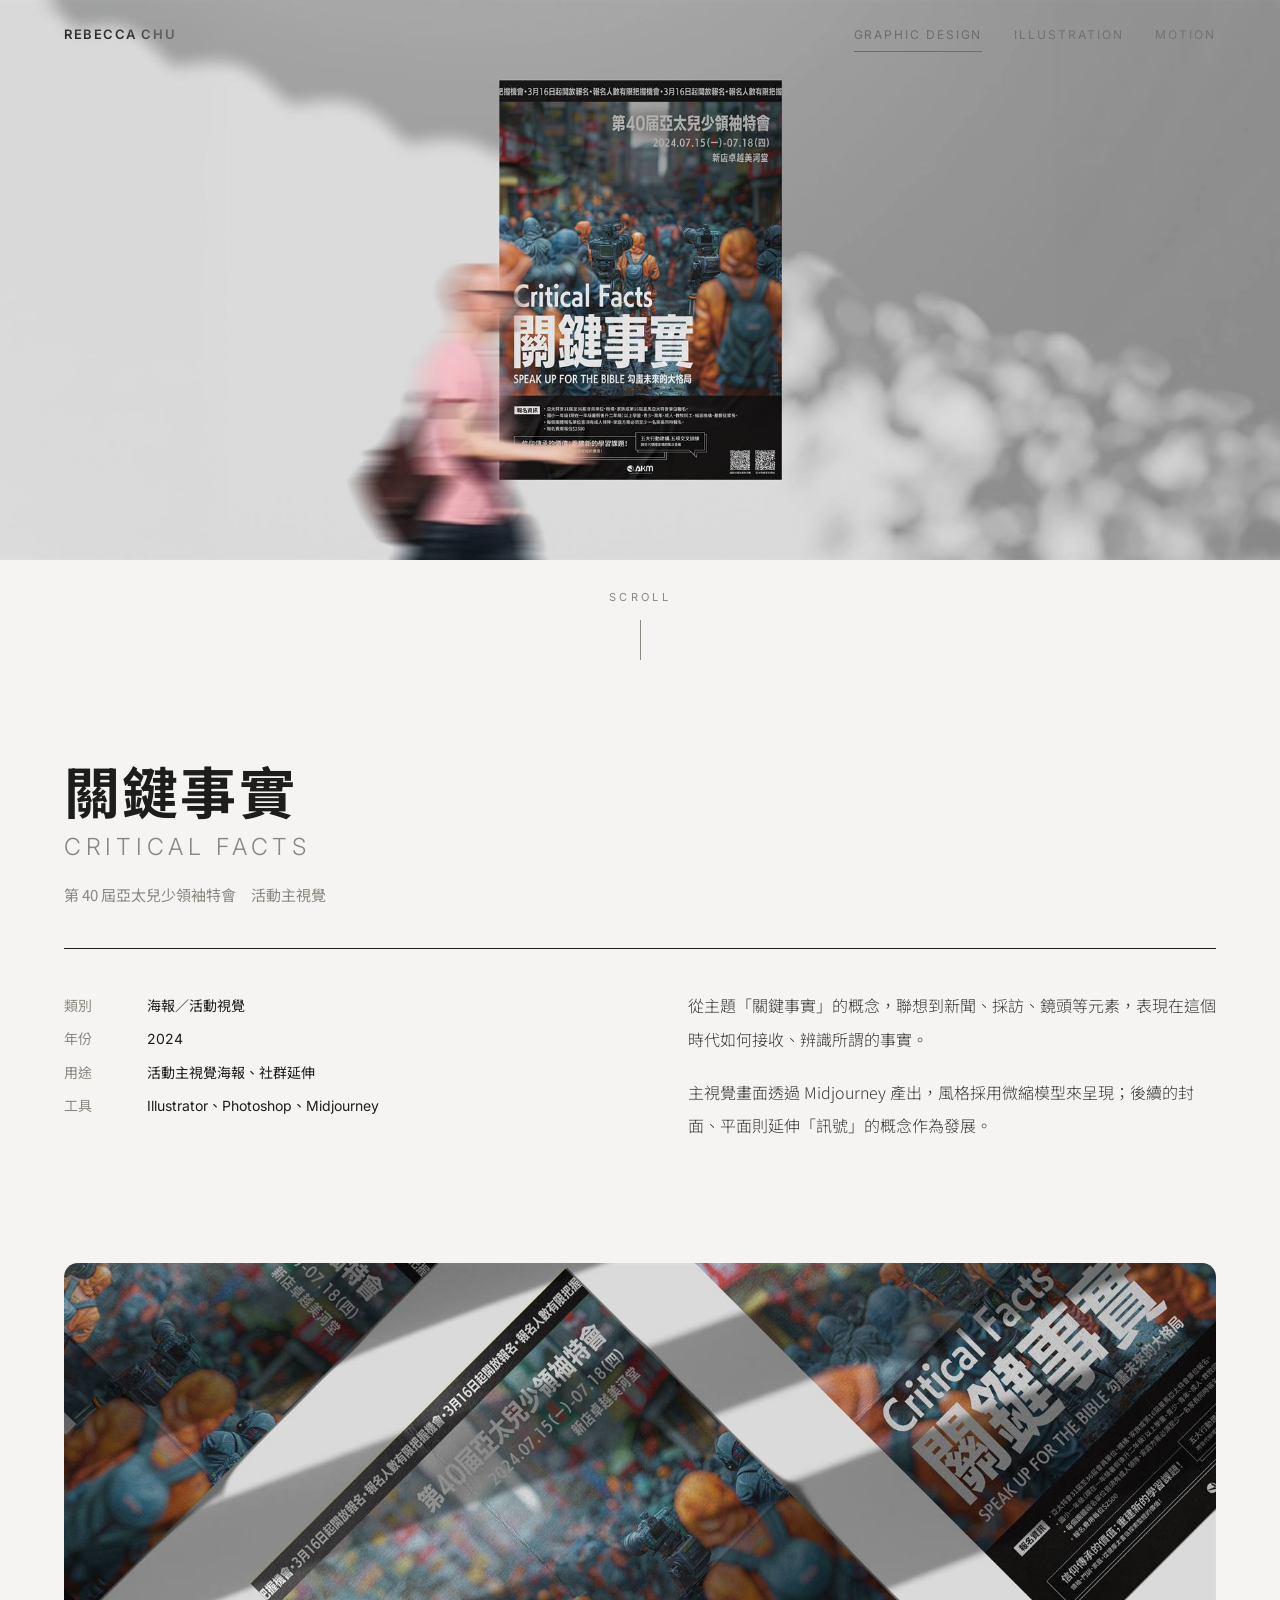
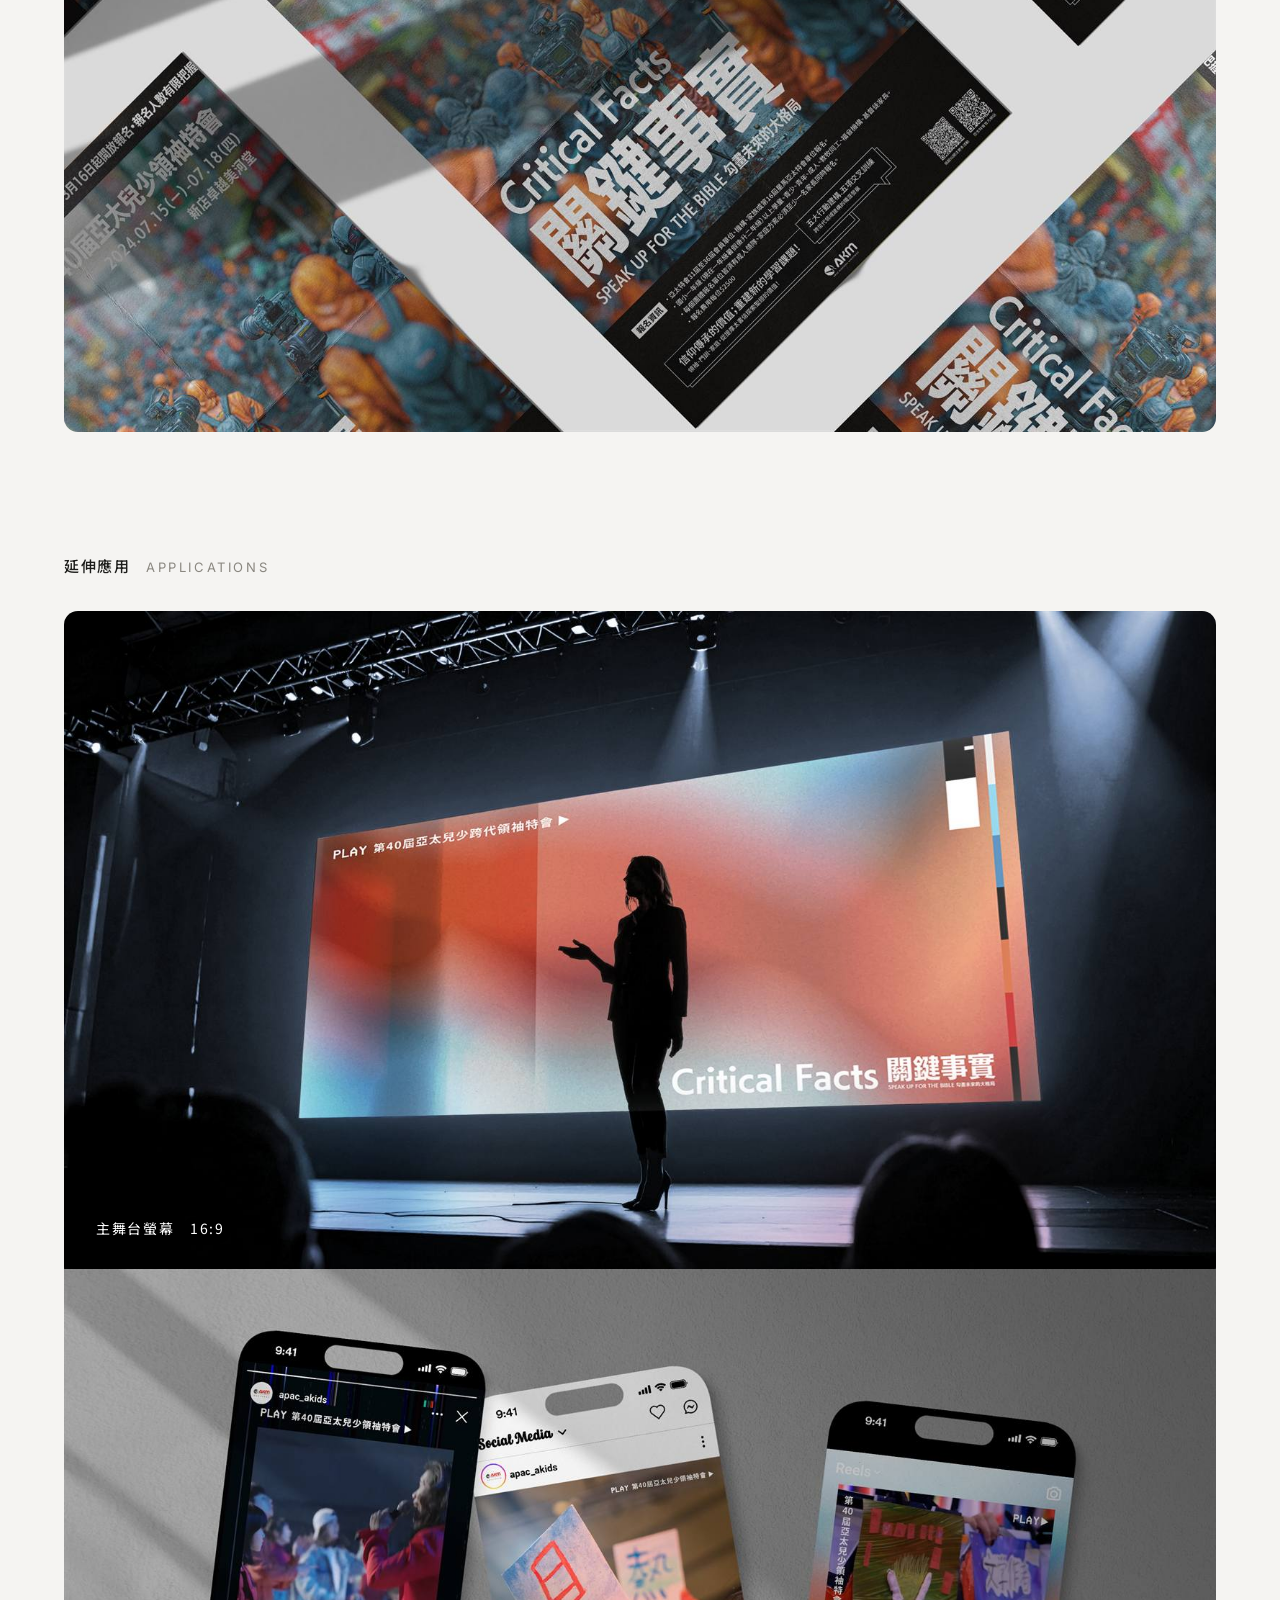
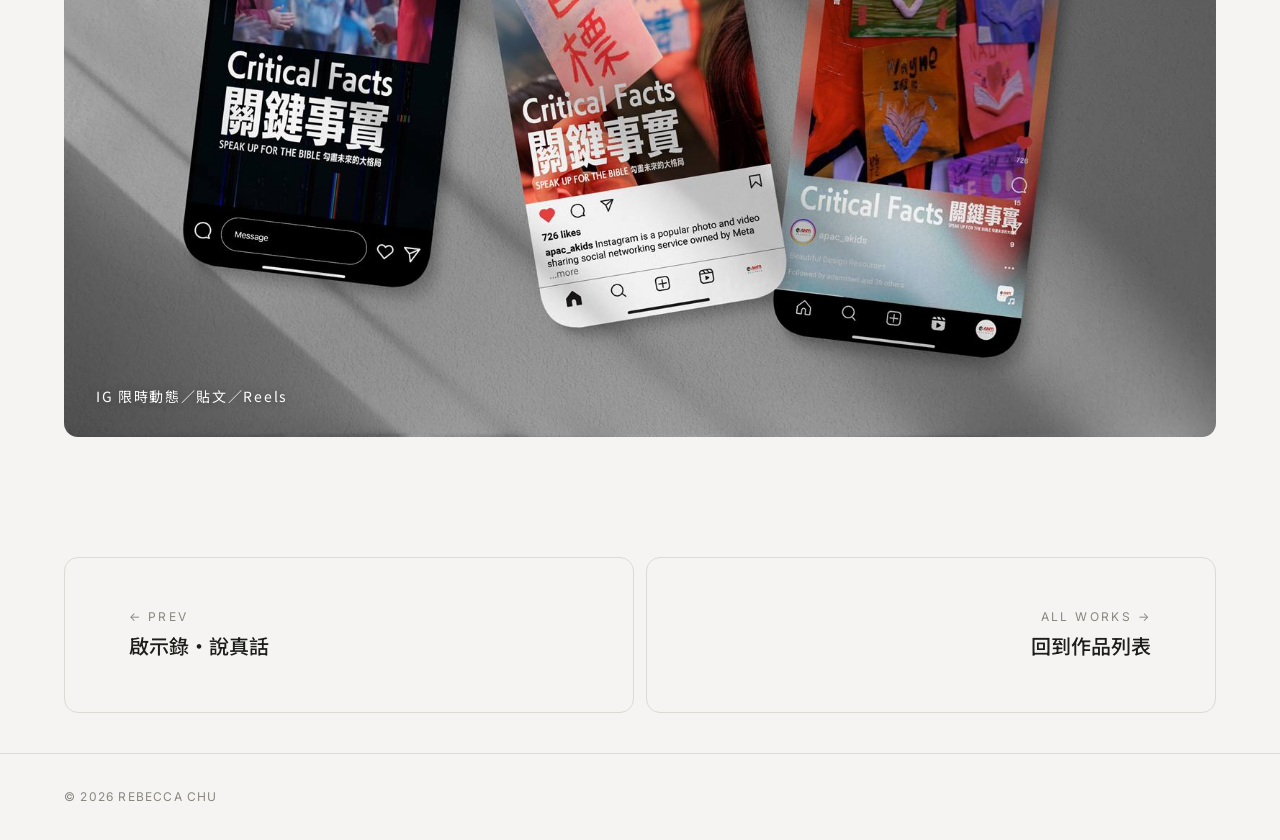
==== commit 8bc52333: "Add Motion page with Vimeo videos and MOTION in the navigation Co-Authored-By: Claude Opus 5.5 <nore" ====
--- a/critical-facts.html
+++ b/critical-facts.html
@@ -13,7 +13,7 @@
 
 <header>
   <a class="logo" href="./">REBECCA CHU</a>
-  <nav><a href="./" class="active">Graphic<span class="long"> Design</span></a><a href="illustration.html">Illustration</a></nav>
+  <nav><a href="./" class="active">Graphic<span class="long"> Design</span></a><a href="illustration.html">Illustration</a><a href="motion.html">Motion</a></nav>
 </header>
 
 <!-- 刊頭：Mockup 圖 -->
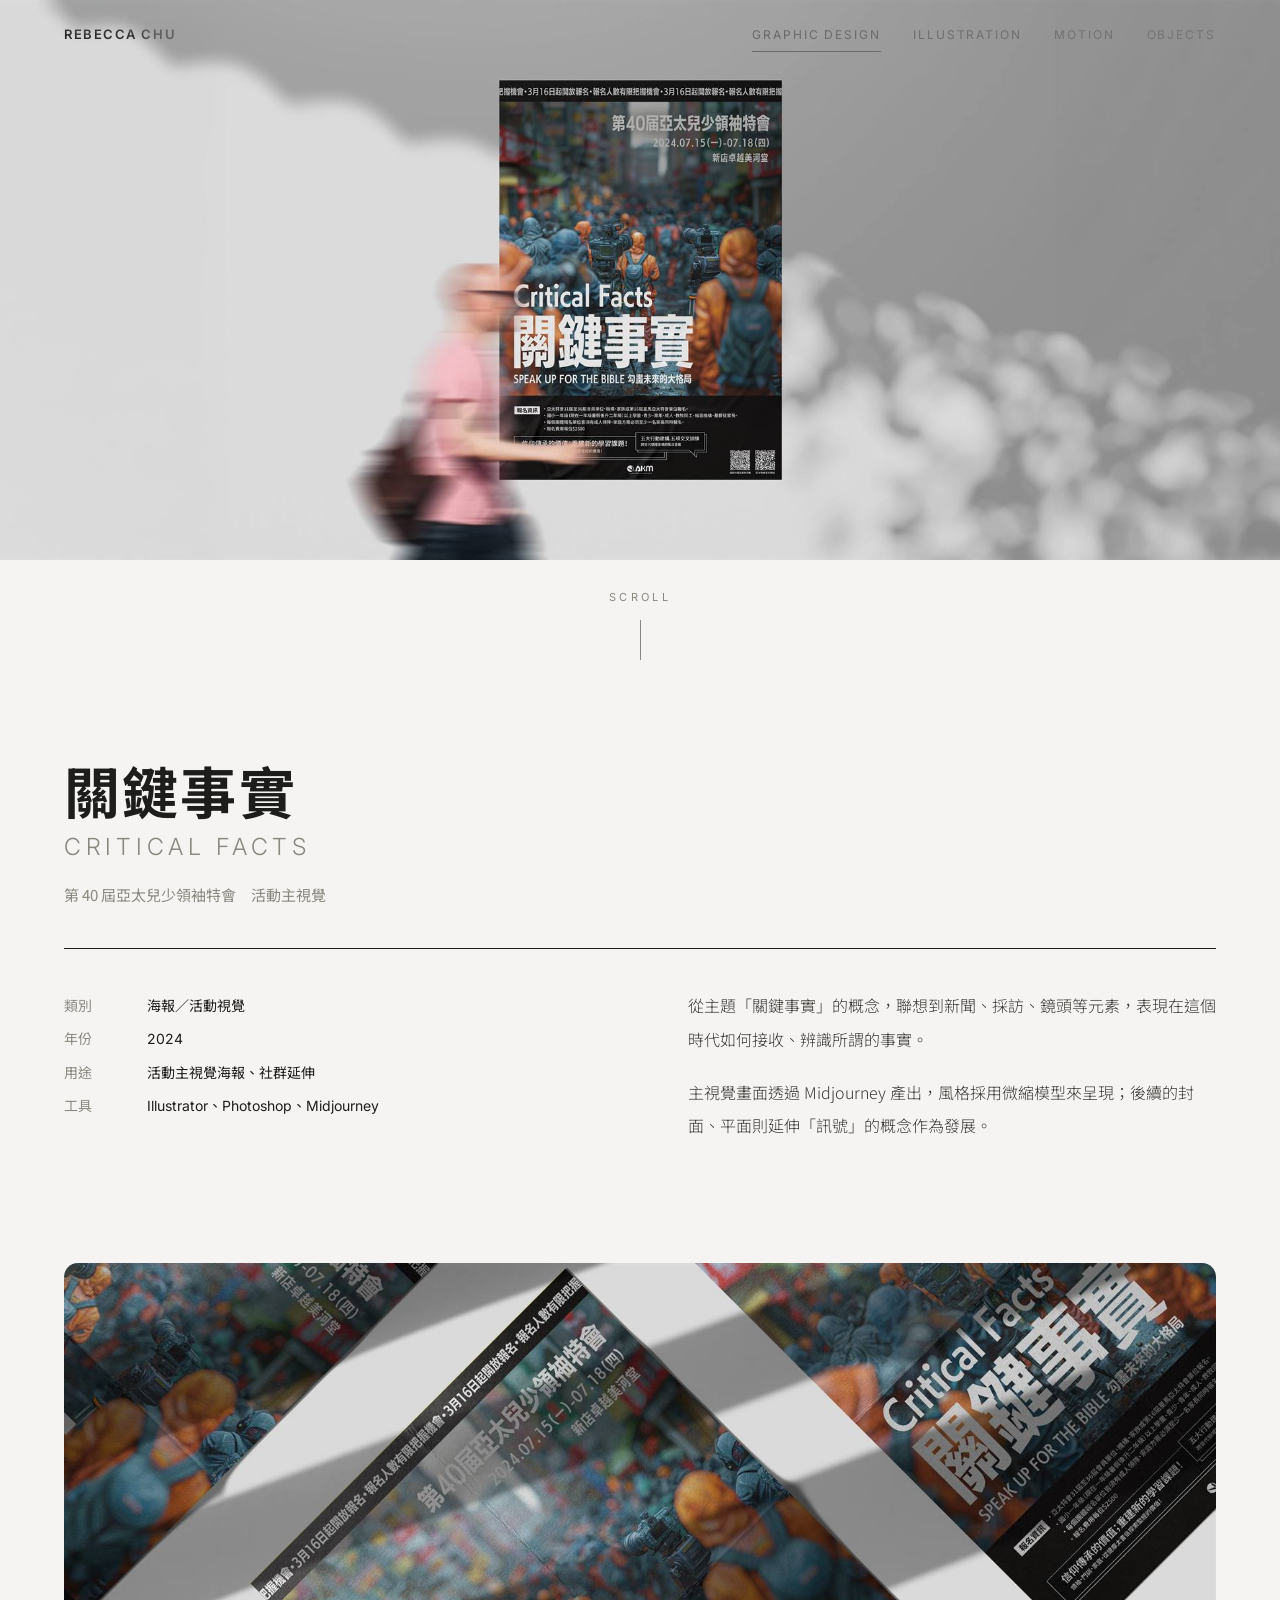
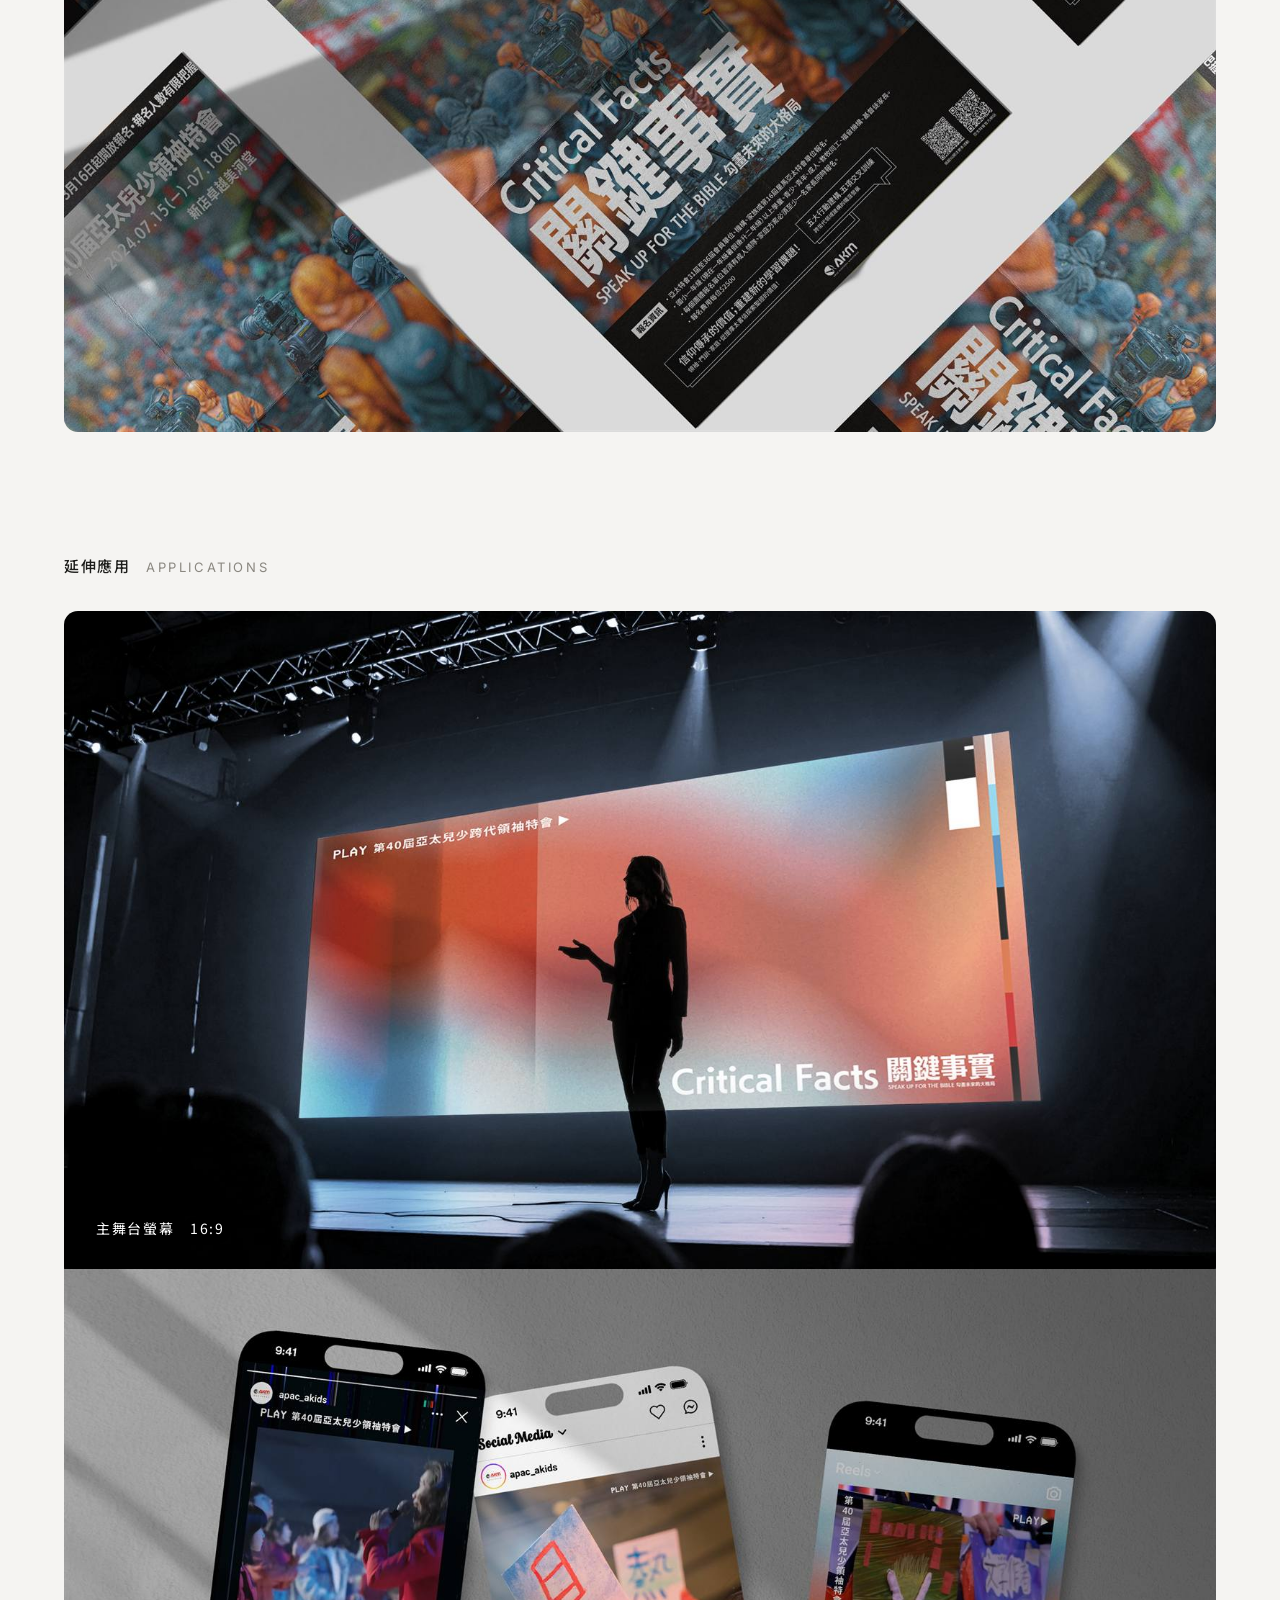
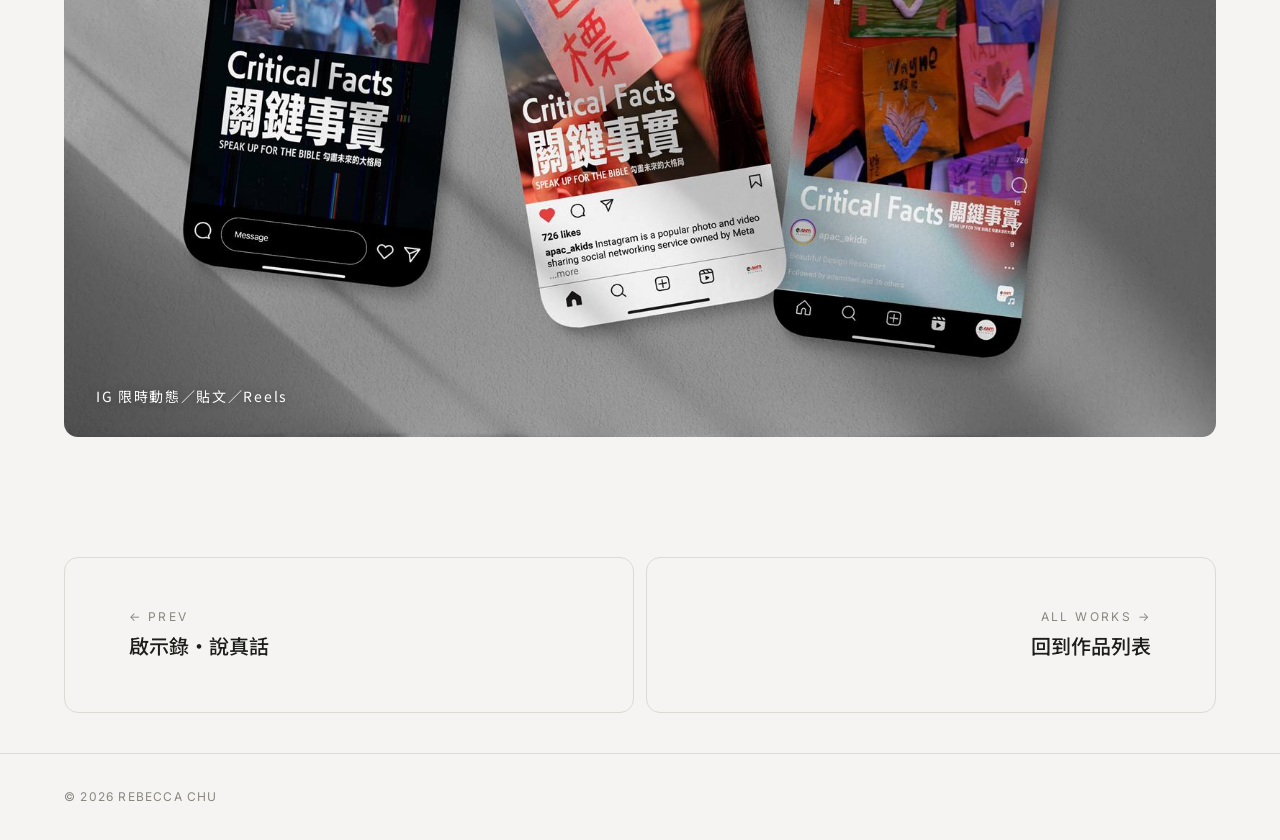
==== commit ff7bdb63: "Add Objects page (physical works) and OBJECTS in the navigation - objects.html: same wall + size sli" ====
--- a/critical-facts.html
+++ b/critical-facts.html
@@ -13,7 +13,7 @@
 
 <header>
   <a class="logo" href="./">REBECCA CHU</a>
-  <nav><a href="./" class="active">Graphic<span class="long"> Design</span></a><a href="illustration.html">Illustration</a><a href="motion.html">Motion</a></nav>
+  <nav><a href="./" class="active">Graphic<span class="long"> Design</span></a><a href="illustration.html">Illustration</a><a href="motion.html">Motion</a><a href="objects.html">Objects</a></nav>
 </header>
 
 <!-- 刊頭：Mockup 圖 -->
--- a/css/project.css
+++ b/css/project.css
@@ -165,4 +165,17 @@
 /* 上一件／下一件：兩張圓角卡片 */
 .pager { gap: 12px; padding: 0 var(--gutter) 40px; border-top: 0; }
 .pager a, .pager a + a { border: 1px solid var(--line); border-radius: var(--r); }
-@media (max-width: 760px) { :root { --r: 10px; } }+@media (max-width: 760px) { :root { --r: 10px; } }
+
+/* 很窄的手機：導覽列三個項目也排得下一行 */
+@media (max-width: 420px) {
+  header { font-size: 11px; letter-spacing: .08em; }
+  header nav { gap: 14px; }
+  header nav a { font-size: 11px; letter-spacing: .08em; }
+}
+
+/* 很窄的手機：名字一行、分類排在下一行 */
+@media (max-width: 480px) {
+  header { flex-wrap: wrap; row-gap: 10px; }
+  header nav { width: 100%; justify-content: space-between; gap: 0; }
+}
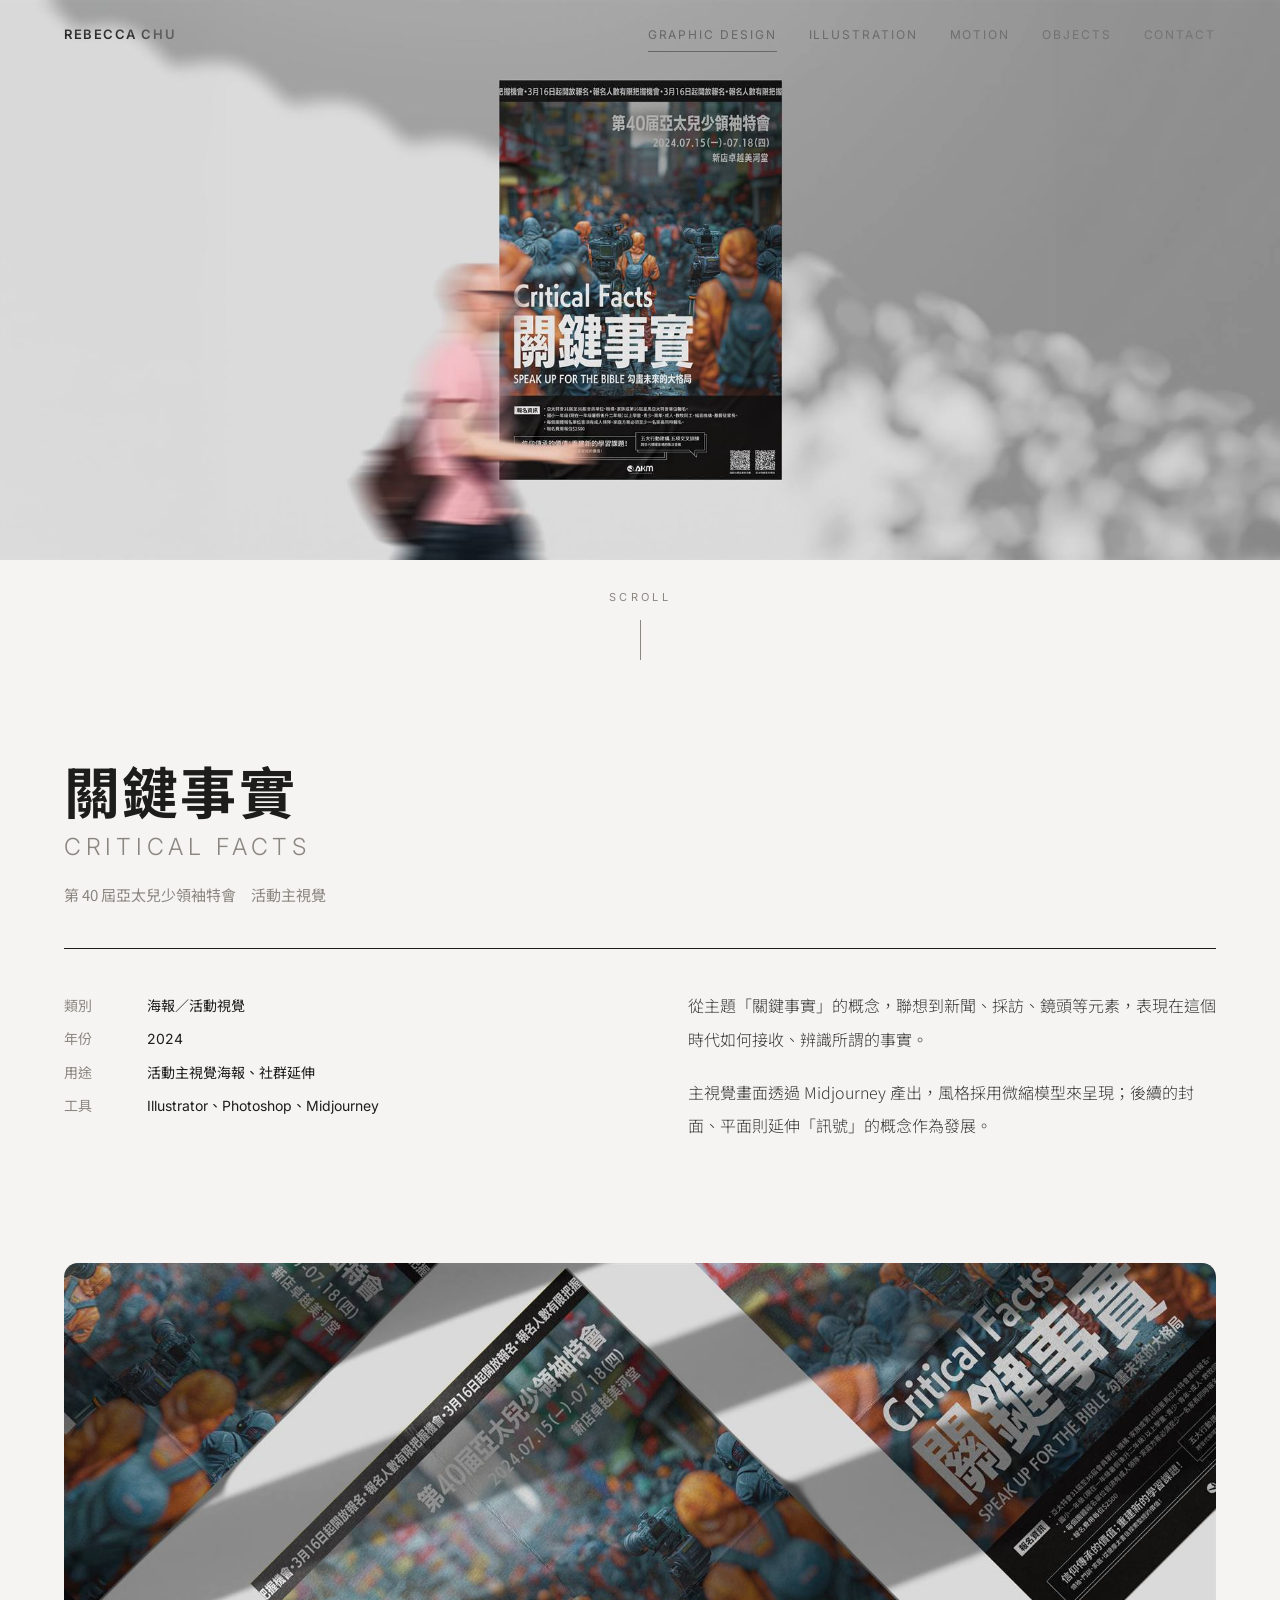
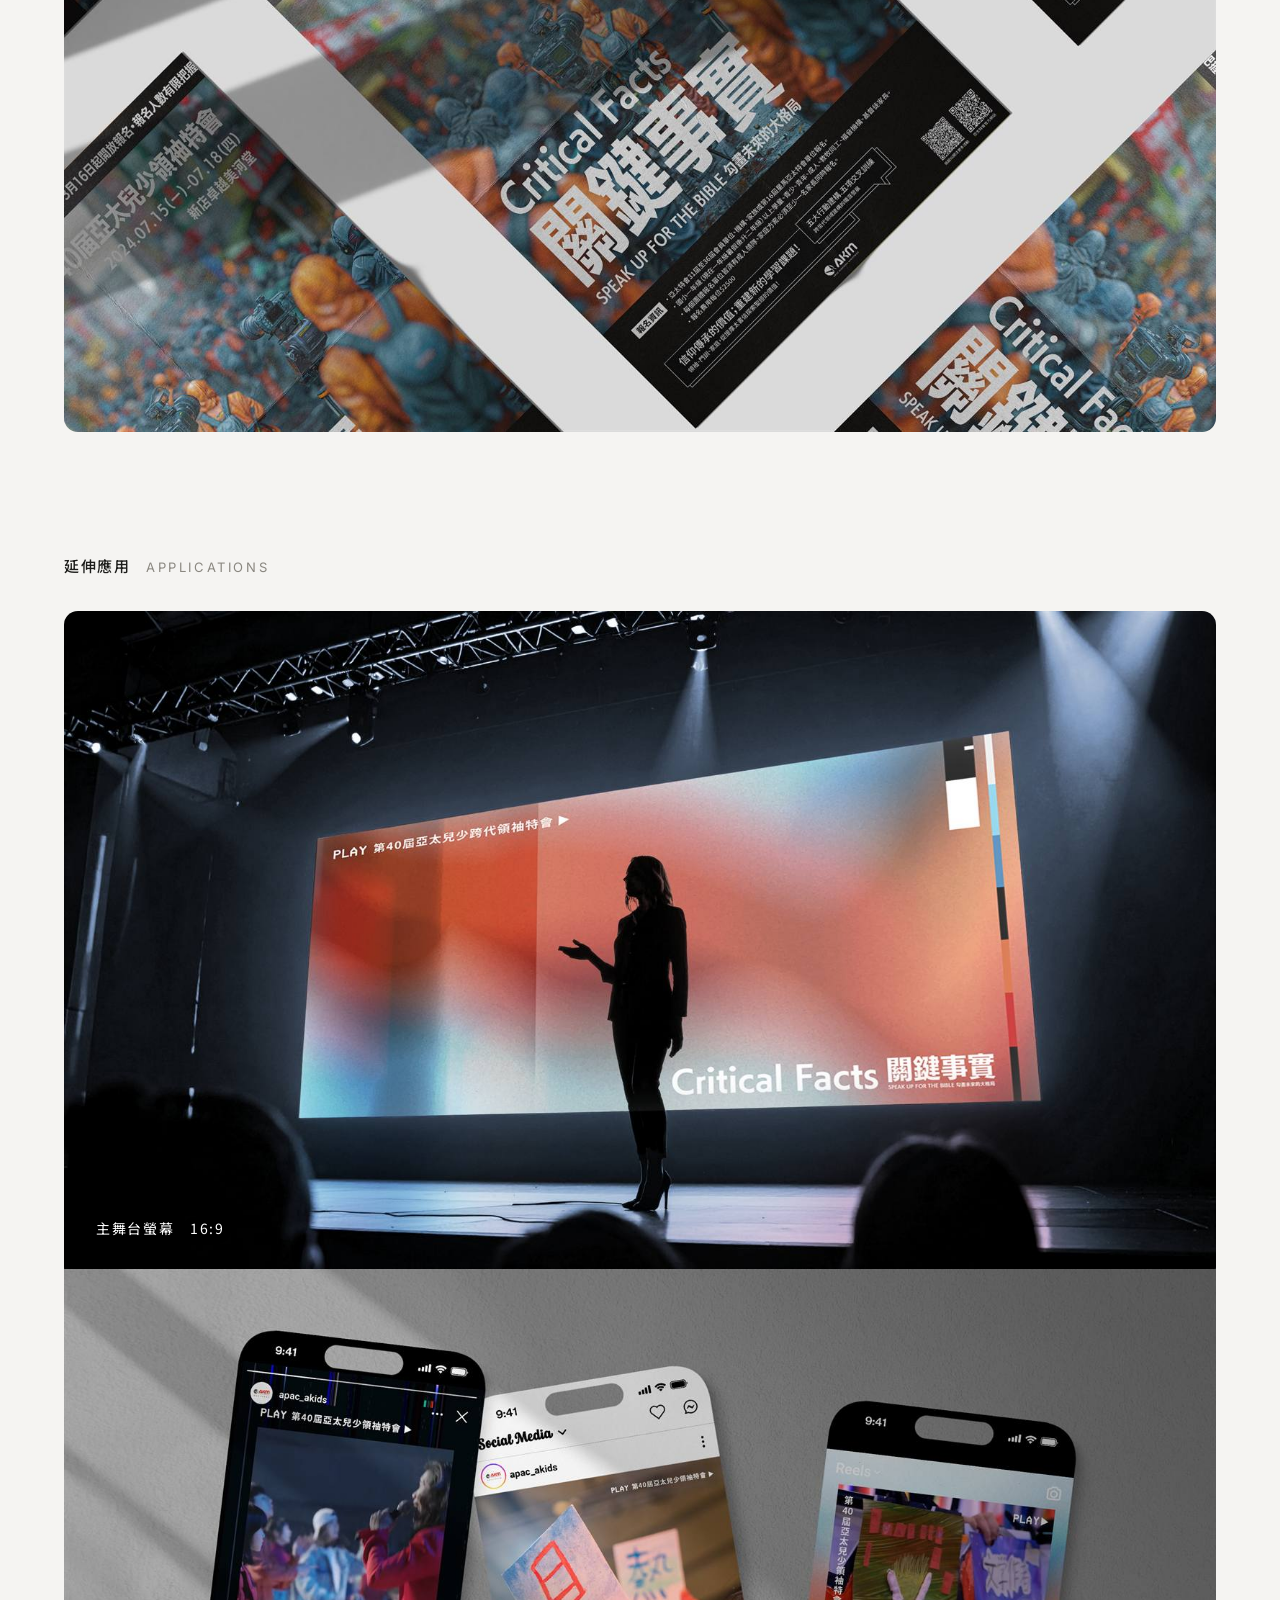
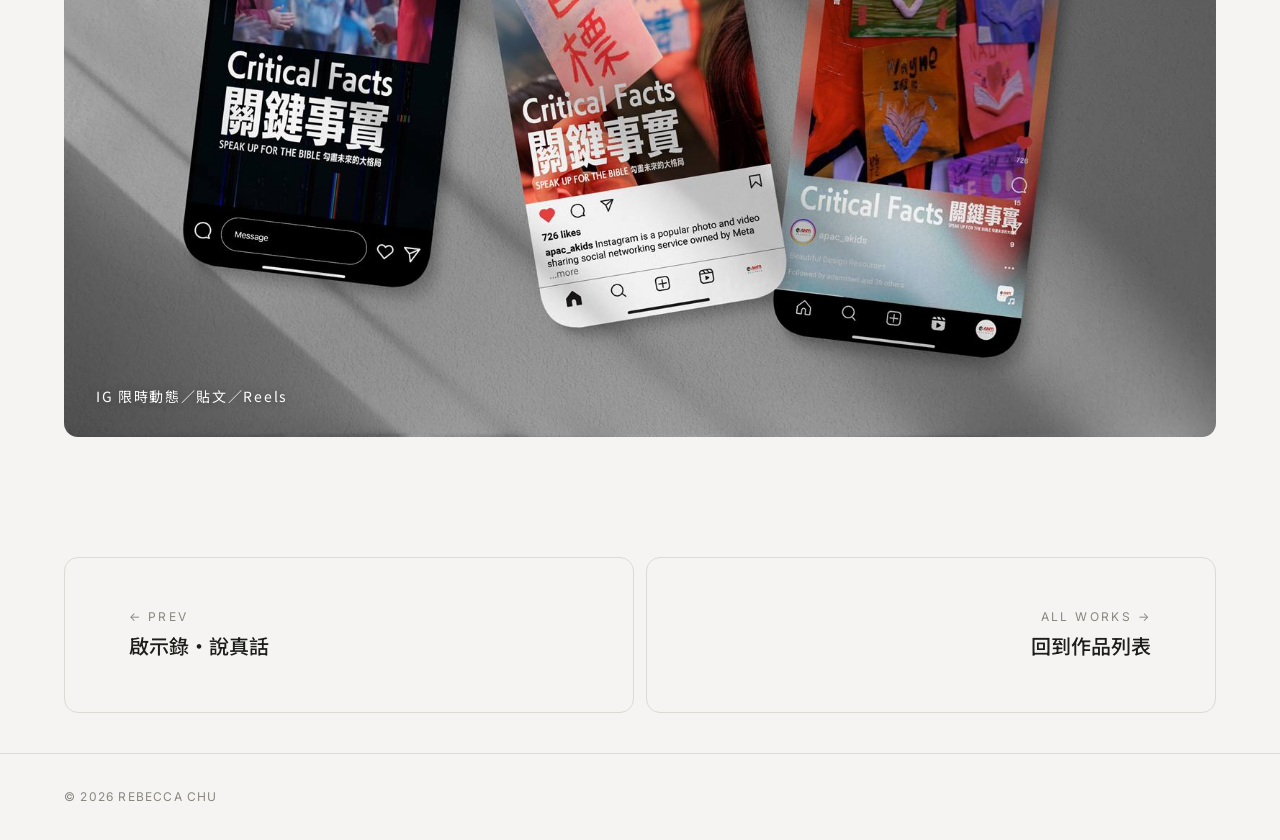
==== commit d2dcacd7: "New one-page homepage (overview of all categories + Contact); Graphic Design list moves to graphic.h" ====
--- a/critical-facts.html
+++ b/critical-facts.html
@@ -13,7 +13,7 @@
 
 <header>
   <a class="logo" href="./">REBECCA CHU</a>
-  <nav><a href="./" class="active">Graphic<span class="long"> Design</span></a><a href="illustration.html">Illustration</a><a href="motion.html">Motion</a><a href="objects.html">Objects</a></nav>
+  <nav><a href="graphic.html" class="active">Graphic<span class="long"> Design</span></a><a href="illustration.html">Illustration</a><a href="motion.html">Motion</a><a href="objects.html">Objects</a><a href="./#contact">Contact</a></nav>
 </header>
 
 <!-- 刊頭：Mockup 圖 -->
@@ -99,7 +99,7 @@
 <!-- 上一件／下一件 -->
 <nav class="pager">
   <a href="speak-truth.html"><small>← PREV</small><strong>啟示錄・說真話</strong></a>
-  <a href="./#works"><small>ALL WORKS →</small><strong>回到作品列表</strong></a>
+  <a href="graphic.html#works"><small>ALL WORKS →</small><strong>回到作品列表</strong></a>
 </nav>
 <footer>© 2026 REBECCA CHU</footer>
 
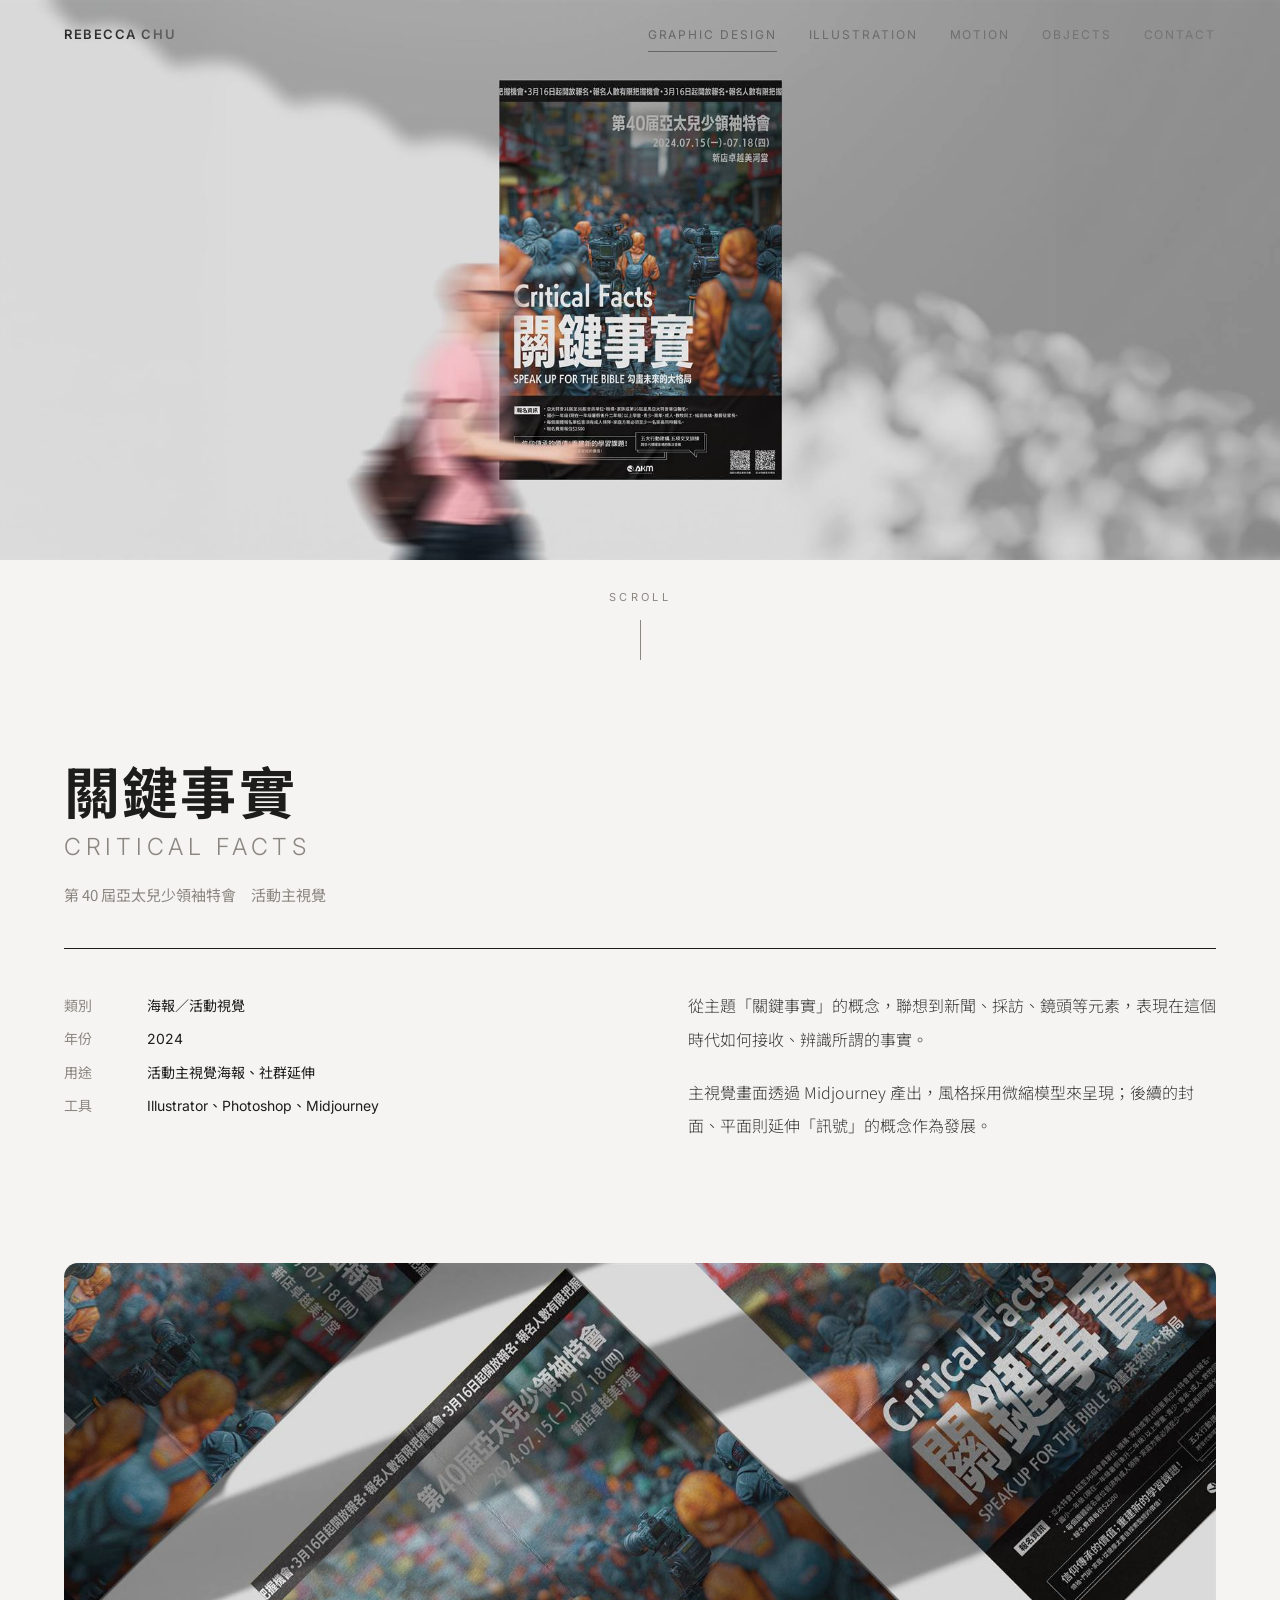
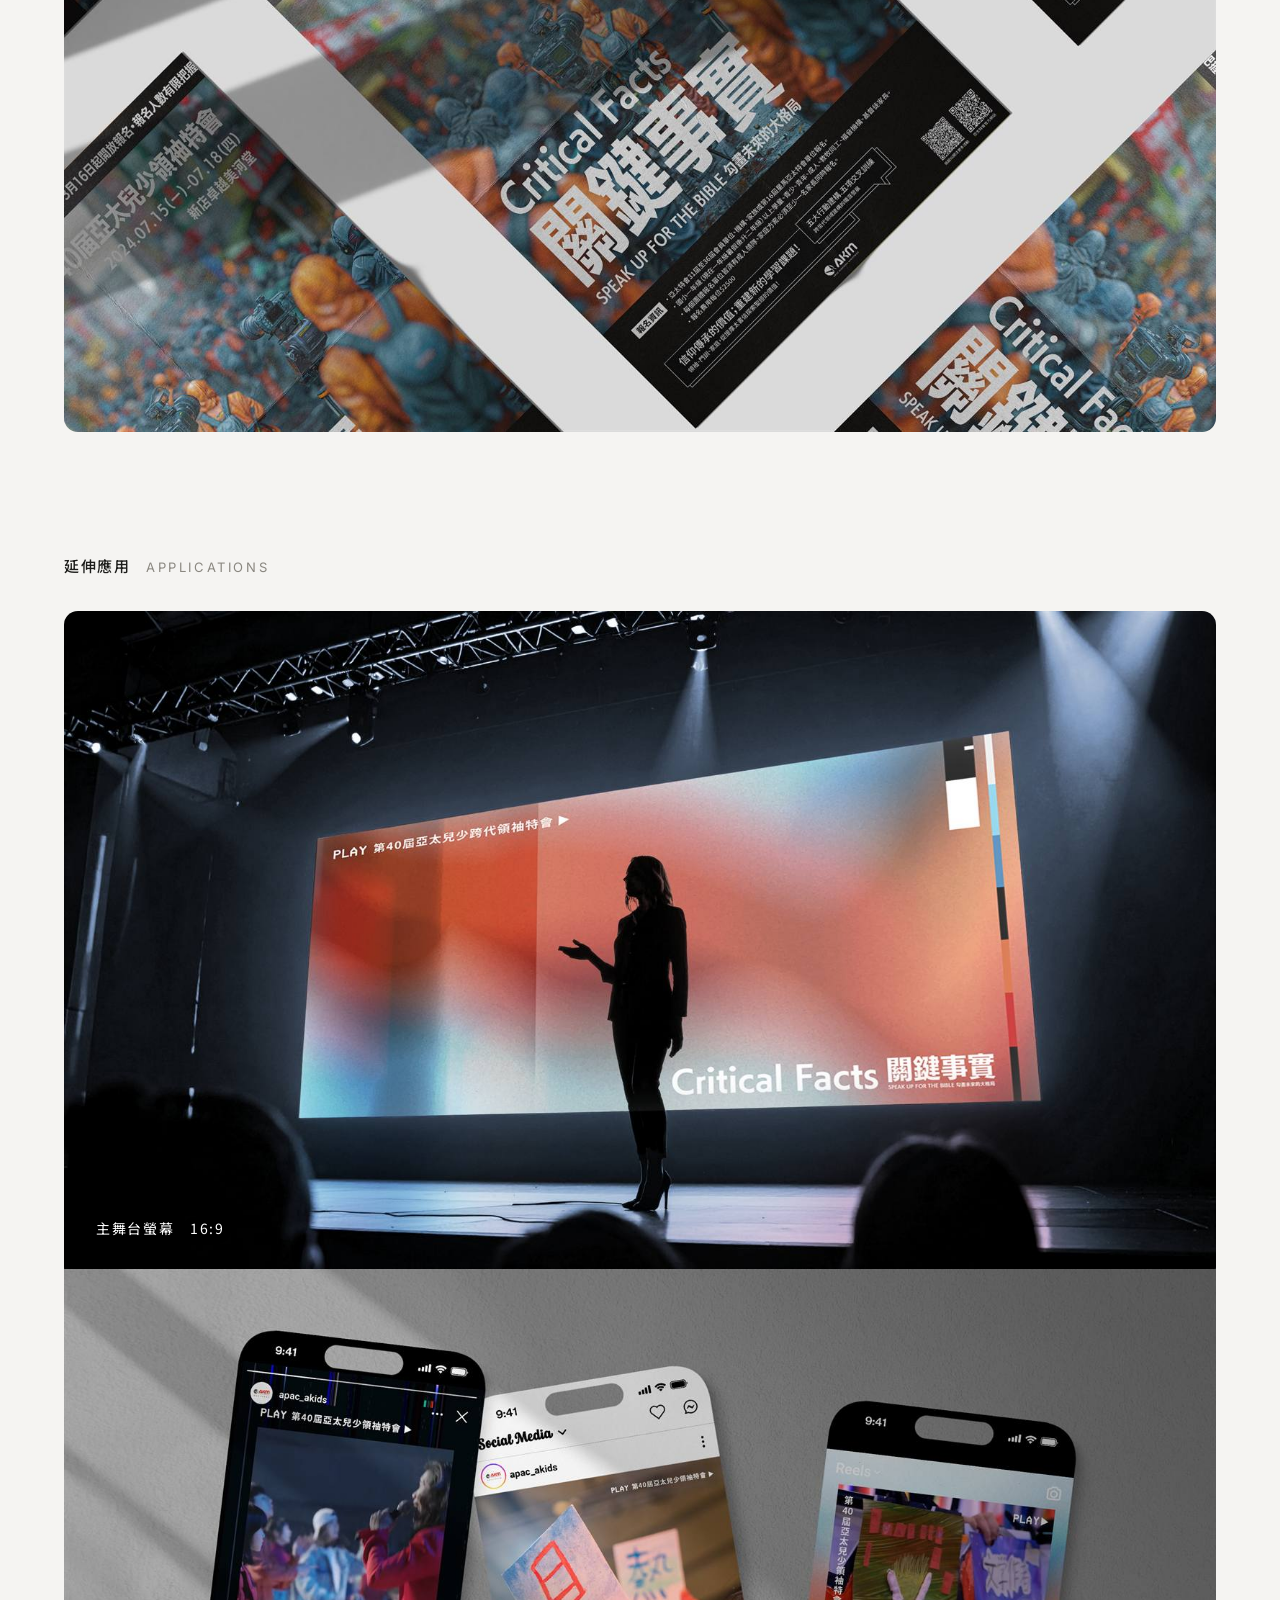
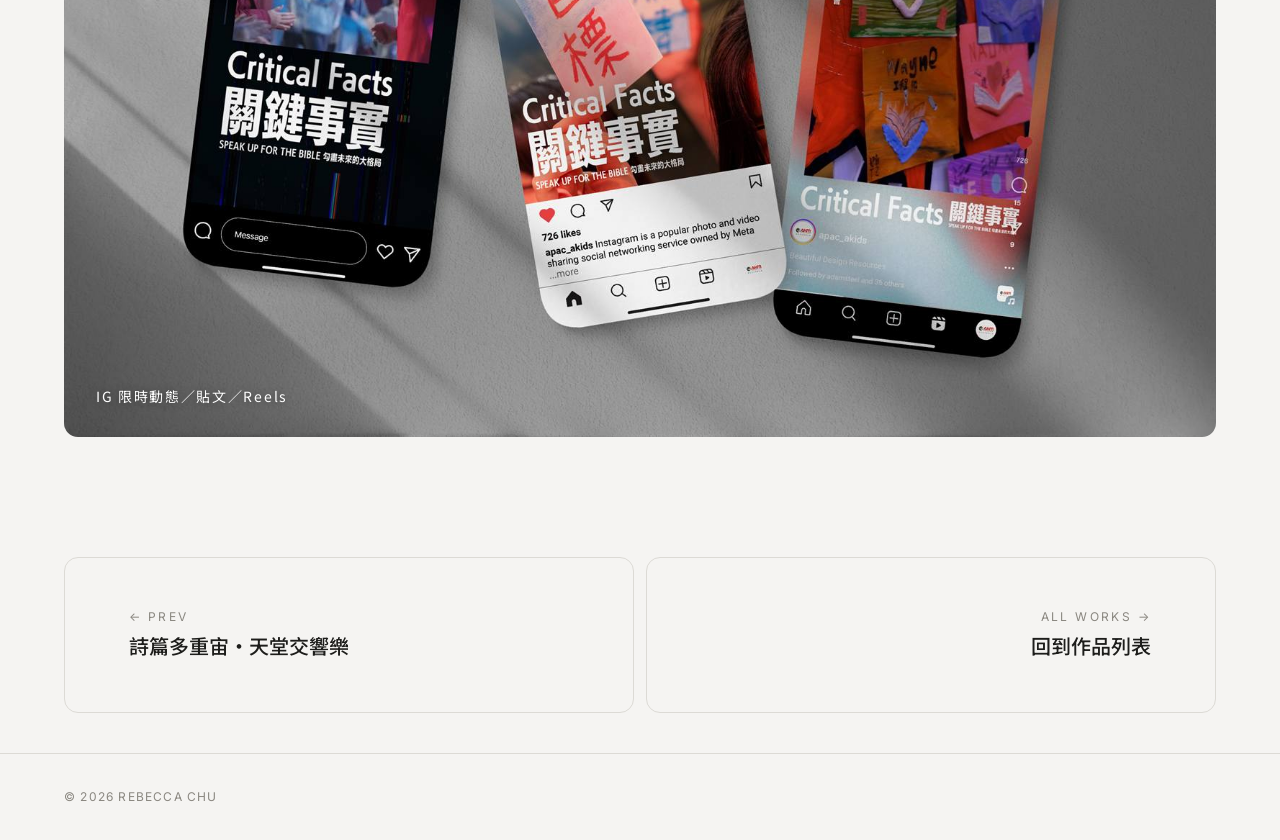
==== commit e5587327: "Add Forging Generation + Psalms projects, 一張紙啊 object, Forging event video; homepage rows updated Co" ====
--- a/critical-facts.html
+++ b/critical-facts.html
@@ -98,7 +98,7 @@
 
 <!-- 上一件／下一件 -->
 <nav class="pager">
-  <a href="speak-truth.html"><small>← PREV</small><strong>啟示錄・說真話</strong></a>
+  <a href="psalms-symphony.html"><small>← PREV</small><strong>詩篇多重宙・天堂交響樂</strong></a>
   <a href="graphic.html#works"><small>ALL WORKS →</small><strong>回到作品列表</strong></a>
 </nav>
 <footer>© 2026 REBECCA CHU</footer>
--- a/css/project.css
+++ b/css/project.css
@@ -179,3 +179,6 @@
   header { flex-wrap: wrap; row-gap: 10px; }
   header nav { width: 100%; justify-content: space-between; gap: 0; }
 }
+
+/* 介紹欄位裡的連結（例如活動影片） */
+.meta a { border-bottom: 1px solid currentColor; }
